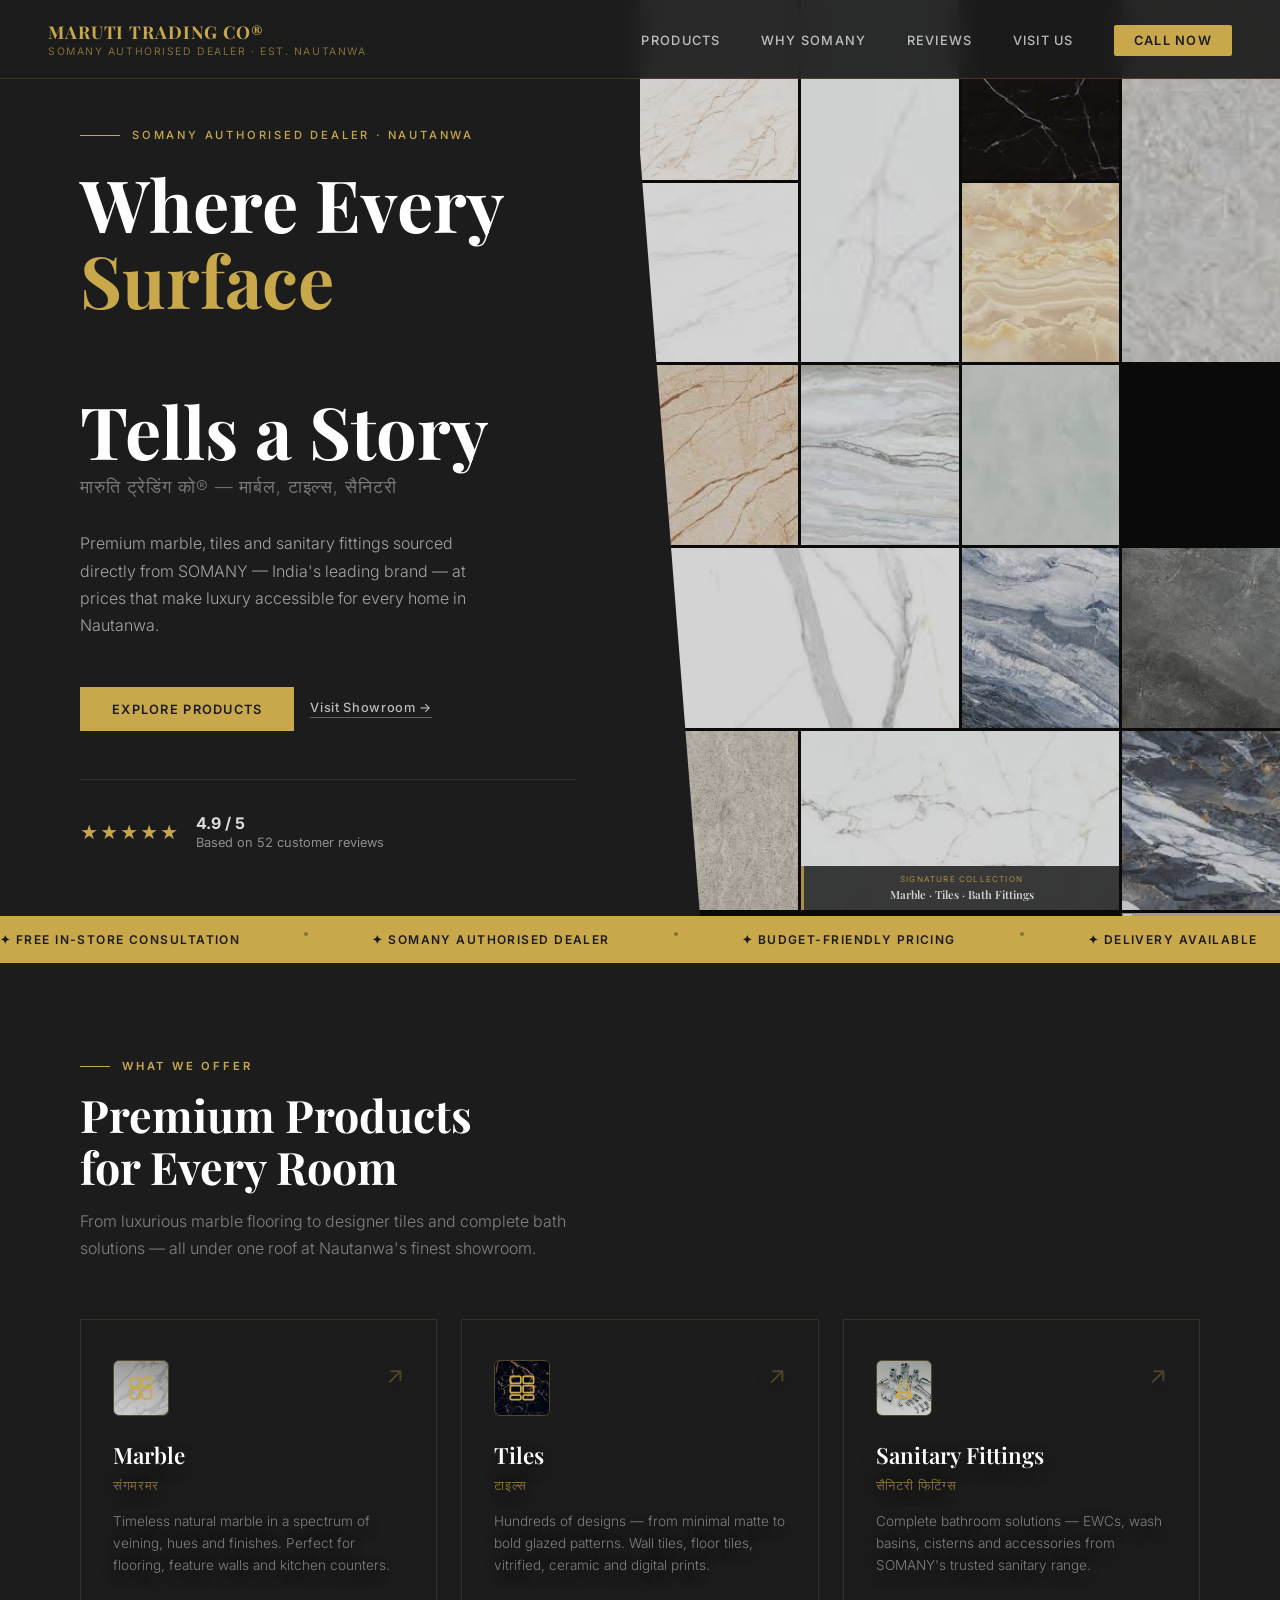
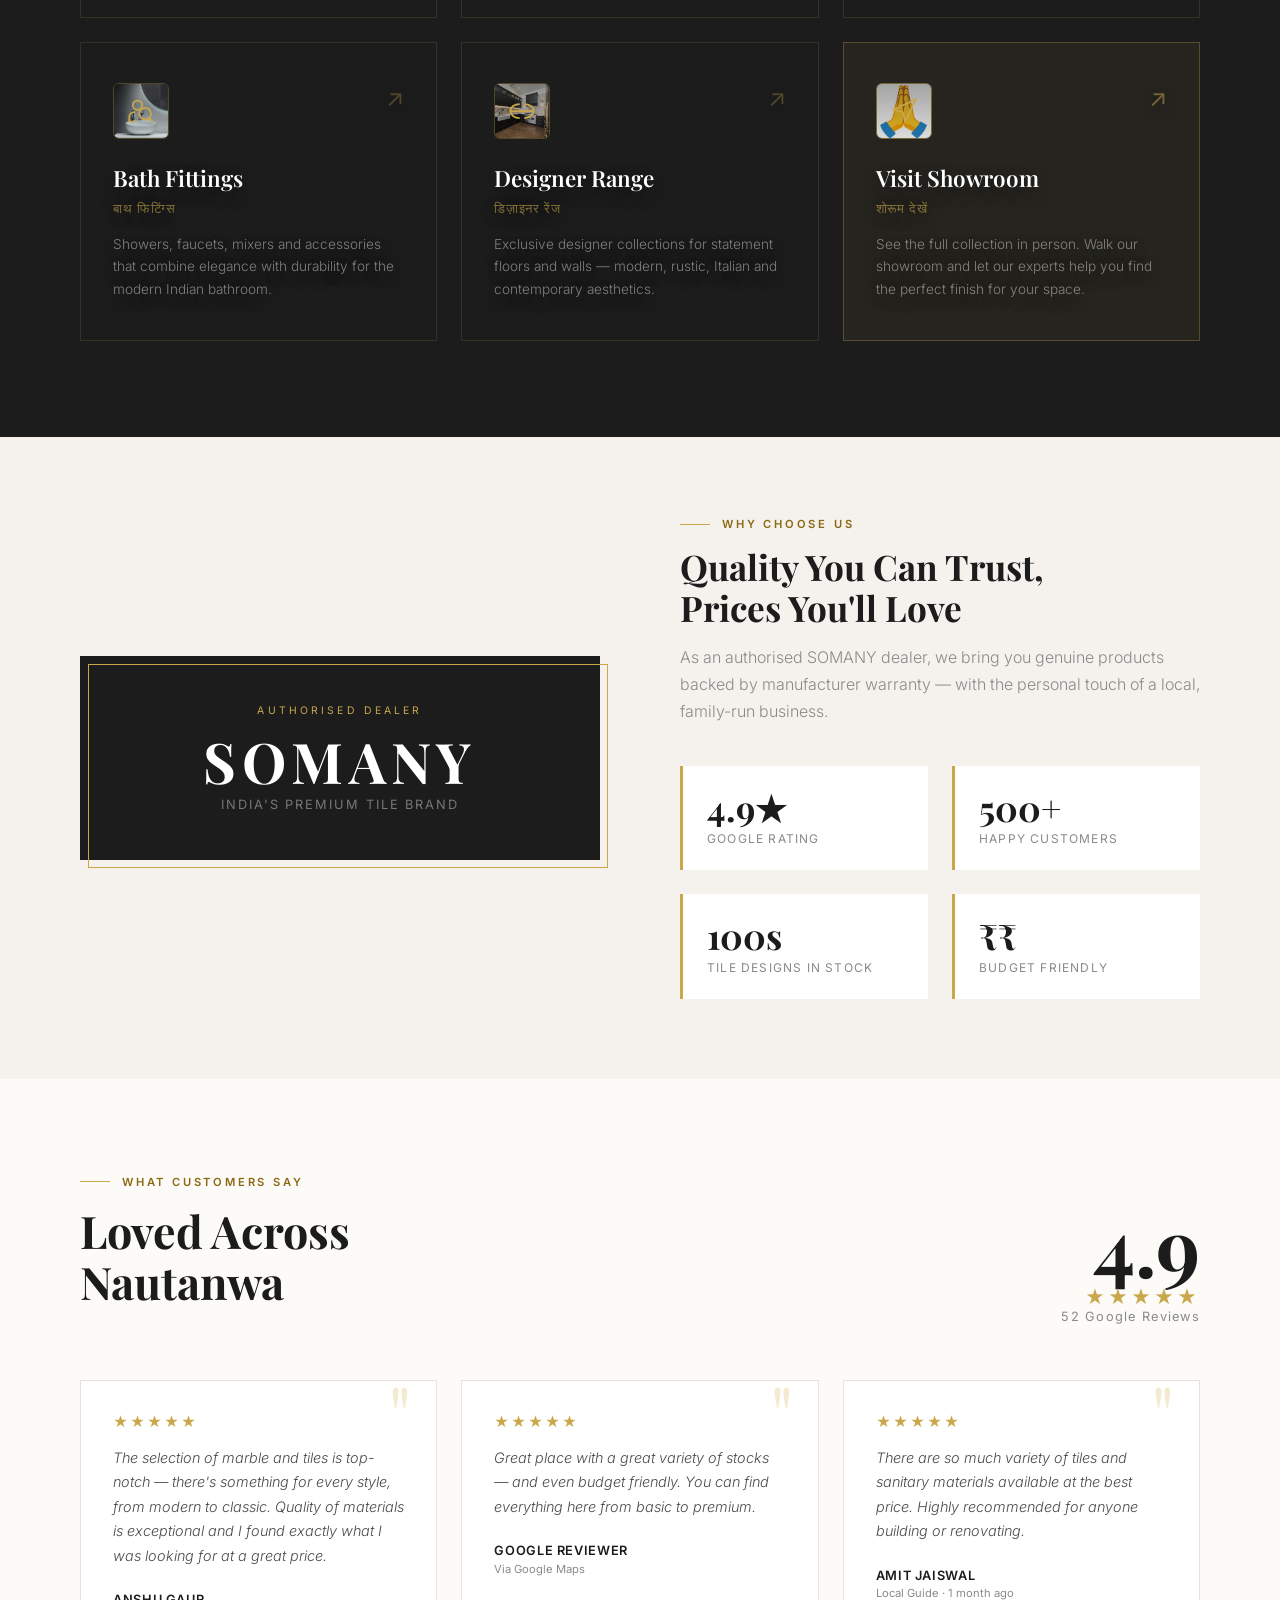
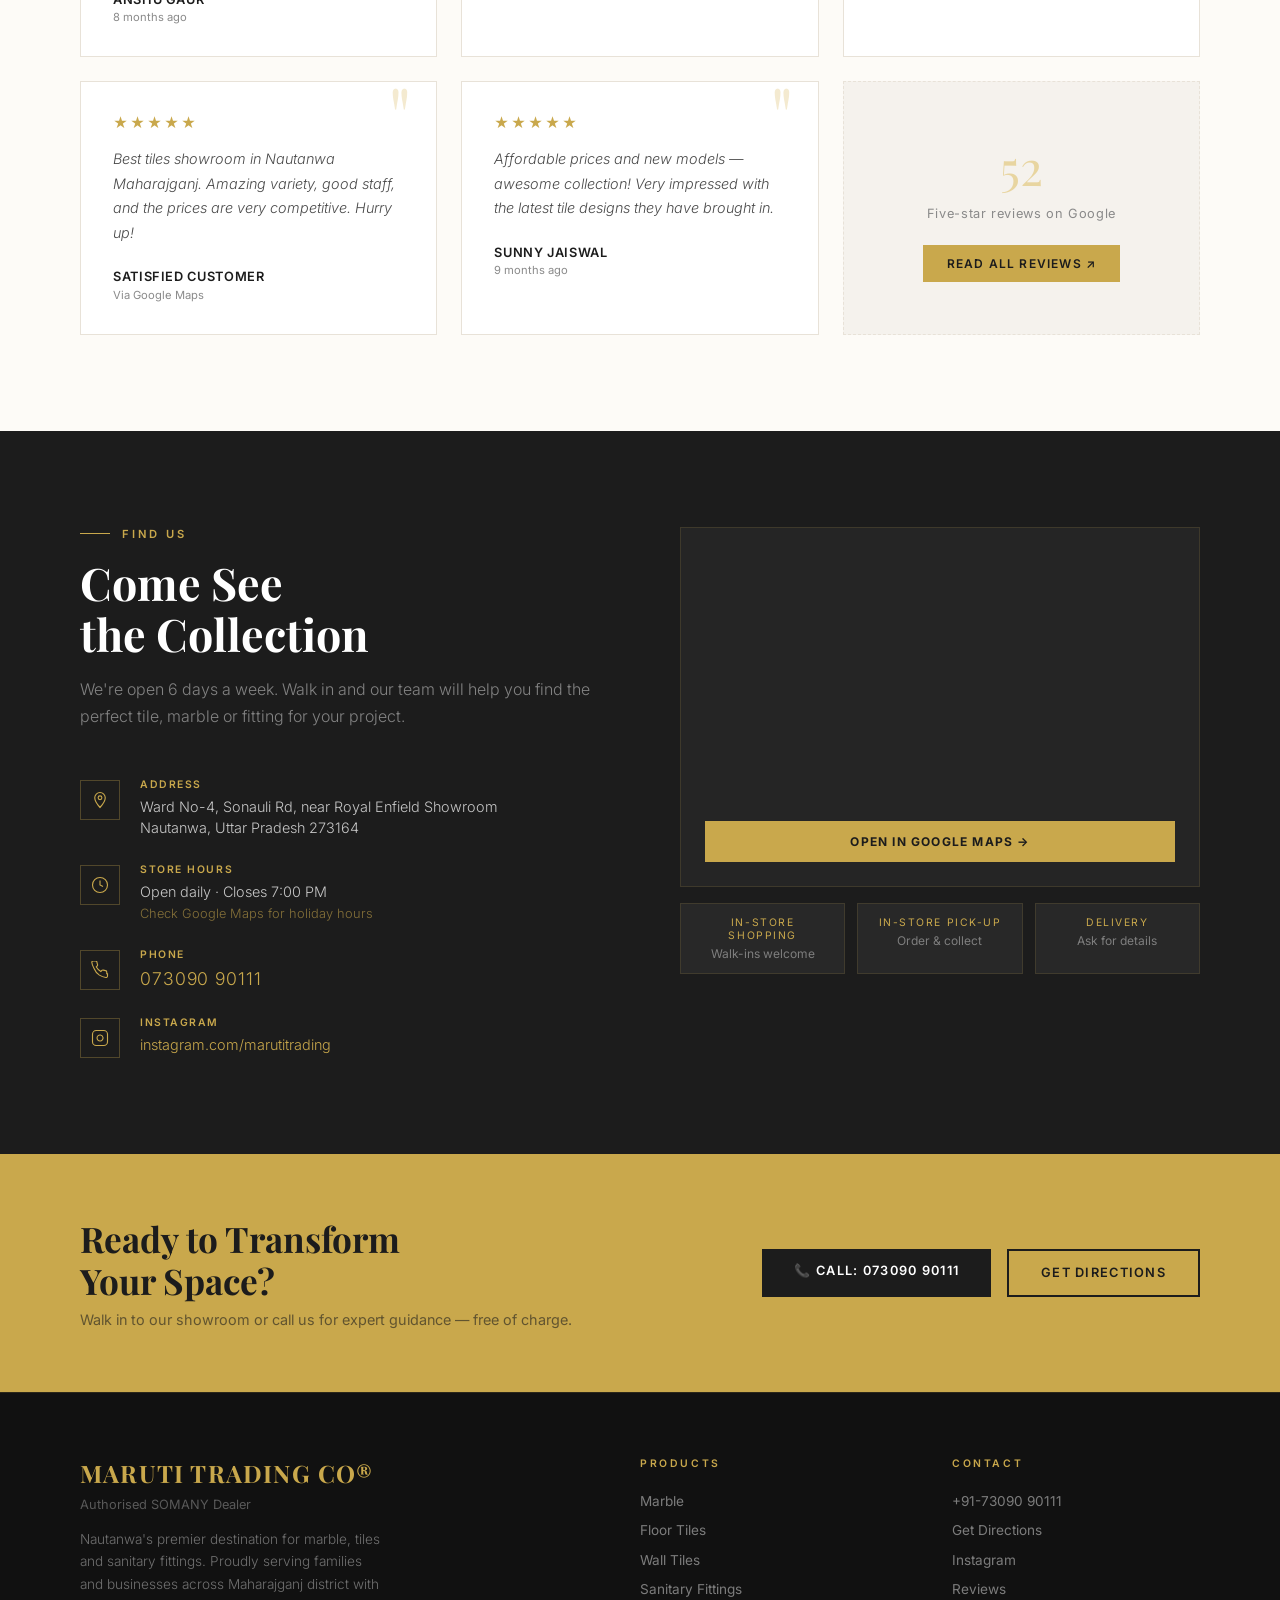
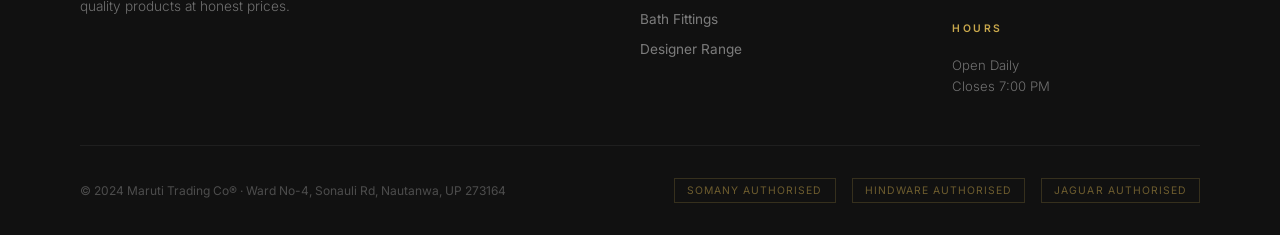
==== index.html @ 5075cfb1 "Initial commit" ====
<!DOCTYPE html>
<html lang="en">

<head>
  <meta charset="UTF-8">
  <meta name="viewport" content="width=device-width, initial-scale=1.0">
  <title>Maruti Trading Co® – SOMANY Marble, Tiles & Sanitary Fittings</title>
  <link rel="preconnect" href="https://fonts.googleapis.com">
  <link rel="preconnect" href="https://fonts.gstatic.com" crossorigin>
  <link
    href="https://fonts.googleapis.com/css2?family=Playfair+Display:wght@400;600;700&family=Inter:wght@300;400;500;600&display=swap"
    rel="stylesheet">
  <link rel="stylesheet" href="css/style.css">
</head>

<body>

  <!-- NAV -->
  <nav>
    <div class="nav-brand">
      <span class="nav-brand-name">Maruti Trading Co®</span>
      <span class="nav-brand-sub">SOMANY Authorised Dealer · Est. Nautanwa</span>
    </div>
    <ul class="nav-links">
      <li><a href="#categories">Products</a></li>
      <li><a href="#brand">Why SOMANY</a></li>
      <li><a href="#reviews">Reviews</a></li>
      <li><a href="#visit">Visit Us</a></li>
      <li><a href="tel:07309090111" class="nav-cta">Call Now</a></li>
    </ul>
  </nav>

  <!-- HERO -->
  <section class="hero" style="padding: 0;">
    <div class="hero-content reveal-stagger">
      <div class="hero-eyebrow">
        <div class="hero-eyebrow-line"></div>
        <span class="hero-eyebrow-text">SOMANY Authorised Dealer · Nautanwa</span>
      </div>
      <h1 class="hero-title">
        Where Every<br>
        <span class="hero-title-accent">Surface</span><br>
        Tells a Story
      </h1>
      <p class="hero-hindi">मारुति ट्रेडिंग को® — मार्बल, टाइल्स, सैनिटरी</p>
      <p class="hero-desc">
        Premium marble, tiles and sanitary fittings sourced directly from SOMANY —
        India's leading brand — at prices that make luxury accessible for every home in Nautanwa.
      </p>
      <div class="hero-actions">
        <a href="#categories" class="btn-primary">Explore Products</a>
        <a href="#visit" class="btn-ghost">Visit Showroom →</a>
      </div>
      <div class="hero-rating">
        <div>
          <div class="hero-stars">★★★★★</div>
        </div>
        <div class="hero-rating-text">
          <strong>4.9 / 5</strong><br>
          Based on 52 customer reviews
        </div>
      </div>
    </div>
    <div class="hero-visual reveal-fade">
      <div class="tile-grid">
        <div class="tile-cell"><img src="img/tiles/tile1.jpg" alt="Tile 1"></div>
        <div class="tile-cell"><img src="img/tiles/tile2.jpg" alt="Tile 2"></div>
        <div class="tile-cell"><img src="img/tiles/tile3.jpg" alt="Tile 3"></div>
        <div class="tile-cell"><img src="img/tiles/tile4.jpg" alt="Tile 4"></div>
        <div class="tile-cell"><img src="img/tiles/tile5.jpg" alt="Tile 5"></div>
        <div class="tile-cell"><img src="img/tiles/tile6.jpg" alt="Tile 6"></div>
        <div class="tile-cell"><img src="img/tiles/tile7.jpg" alt="Tile 7"></div>
        <div class="tile-cell"><img src="img/tiles/tile8.jpg" alt="Tile 8"></div>
        <div class="tile-cell"><img src="img/tiles/tile9.jpg" alt="Tile 9"></div>
        <div class="tile-cell"><img src="img/tiles/tile10.jpg" alt="Tile 10"></div>
        <div class="tile-cell"><img src="img/tiles/tile11.jpg" alt="Tile 11"></div>
        <div class="tile-cell"><img src="img/tiles/tile12.jpg" alt="Tile 12"></div>
        <div class="tile-cell"><img src="img/tiles/tile13.jpg" alt="Tile 13"></div>
        <div class="tile-cell" style="position:relative;"><img src="img/tiles/tile14.jpg" alt="Tile 14"><div class="hero-visual-overlay"><div class="overlay-label">Signature Collection</div><div class="overlay-text">Marble · Tiles · Bath Fittings</div></div></div>
        <div class="tile-cell"><img src="img/tiles/tile15.jpg" alt="Tile 15"></div>
        <div class="tile-cell"><img src="img/tiles/tile16.jpg" alt="Tile 16"></div>
        <div class="tile-cell"><img src="img/tiles/tile17.jpg" alt="Tile 17"></div>
        <div class="tile-cell"><img src="img/tiles/tile18.jpg" alt="Tile 18"></div>
        <div class="tile-cell"><img src="img/tiles/tile19.jpg" alt="Tile 19"></div>
        <div class="tile-cell"><img src="img/tiles/tile20.jpg" alt="Tile 20"></div>
        <div class="tile-cell"><img src="img/tiles/tile21.jpg" alt="Tile 21"></div>
      </div>

    </div>
  </section>

  <!-- TRUST STRIP -->
  <div class="trust-strip">
    <div class="trust-strip-inner">
      <div class="trust-item">✦ Free In-Store Consultation</div>
      <div class="trust-dot"></div>
      <div class="trust-item">✦ SOMANY Authorised Dealer</div>
      <div class="trust-dot"></div>
      <div class="trust-item">✦ Budget-Friendly Pricing</div>
      <div class="trust-dot"></div>
      <div class="trust-item">✦ Delivery Available</div>
      <div class="trust-dot"></div>
      <div class="trust-item">✦ Women-Owned Business</div>
      <div class="trust-dot"></div>
      <div class="trust-item">✦ LGBTQ+ Friendly</div>
      <div class="trust-dot"></div>
      <div class="trust-item">✦ 4.9★ Rating · 52 Reviews</div>
      <div class="trust-dot"></div>
      <!-- Duplicate for seamless loop -->
      <div class="trust-item">✦ Free In-Store Consultation</div>
      <div class="trust-dot"></div>
      <div class="trust-item">✦ SOMANY Authorised Dealer</div>
      <div class="trust-dot"></div>
      <div class="trust-item">✦ Budget-Friendly Pricing</div>
      <div class="trust-dot"></div>
      <div class="trust-item">✦ Delivery Available</div>
      <div class="trust-dot"></div>
      <div class="trust-item">✦ Women-Owned Business</div>
      <div class="trust-dot"></div>
      <div class="trust-item">✦ LGBTQ+ Friendly</div>
      <div class="trust-dot"></div>
      <div class="trust-item">✦ 4.9★ Rating · 52 Reviews</div>
      <div class="trust-dot"></div>
    </div>
  </div>

  <!-- CATEGORIES -->
  <section class="categories" id="categories">
    <div class="reveal">
      <div class="section-eyebrow">
        <div class="section-eyebrow-line"></div>
        <span class="section-eyebrow-text">What We Offer</span>
      </div>
      <h2 class="section-title" style="color: var(--white);">Premium Products<br>for Every Room</h2>
      <p class="section-subtitle" style="color: rgba(255,255,255,0.45);">From luxurious marble flooring to designer
        tiles and complete bath solutions — all under one roof at Nautanwa's finest showroom.</p>
    </div>

    <div class="cat-grid reveal-stagger">

      <a href="marbles.html" class="cat-card">
        <div class="cat-icon">
          <svg viewBox="0 0 24 24">
            <rect x="3" y="3" width="8" height="8" rx="1" />
            <rect x="13" y="3" width="8" height="8" rx="1" />
            <rect x="3" y="13" width="8" height="8" rx="1" />
            <rect x="13" y="13" width="8" height="8" rx="1" />
          </svg>
          <img src="img/marbles/statuario.png" alt="Marble sample" class="cat-img">
        </div>
        <div class="cat-arrow">↗</div>
        <div class="cat-name">Marble</div>
        <div class="cat-hindi">संगमरमर</div>
        <p class="cat-desc">Timeless natural marble in a spectrum of veining, hues and finishes. Perfect for flooring,
          feature walls and kitchen counters.</p>
      </a>

      <a href="tiles.html" class="cat-card">
        <div class="cat-icon">
          <svg viewBox="0 0 24 24">
            <rect x="2" y="2" width="9" height="6" rx="1" />
            <rect x="13" y="2" width="9" height="6" rx="1" />
            <rect x="2" y="10" width="9" height="6" rx="1" />
            <rect x="13" y="10" width="9" height="6" rx="1" />
            <rect x="2" y="18" width="9" height="4" rx="1" />
            <rect x="13" y="18" width="9" height="4" rx="1" />
          </svg>
          <img src="img/tiles/tile preview img.jpg" alt="Tile sample" class="cat-img">
        </div>
        <div class="cat-arrow">↗</div>
        <div class="cat-name">Tiles</div>
        <div class="cat-hindi">टाइल्स</div>
        <p class="cat-desc">Hundreds of designs — from minimal matte to bold glazed patterns. Wall tiles, floor tiles,
          vitrified, ceramic and digital prints.</p>
      </a>

      <a href="sanitary.html" class="cat-card">
        <div class="cat-icon">
          <svg viewBox="0 0 24 24">
            <path
              d="M4 20h16M8 20V10a2 2 0 0 1 2-2h4a2 2 0 0 1 2 2v10M10 6V4m4 2V4M6 20v-2a2 2 0 0 1 2-2h8a2 2 0 0 1 2 2v2" />
          </svg>
          <img src="img/sanitary/sanitary.jpg" alt="Tile sample" class="cat-img">
        </div>
        <div class="cat-arrow">↗</div>
        <div class="cat-name">Sanitary Fittings</div>
        <div class="cat-hindi">सैनिटरी फिटिंग्स</div>
        <p class="cat-desc">Complete bathroom solutions — EWCs, wash basins, cisterns and accessories from SOMANY's
          trusted sanitary range.</p>
      </a>

      <a href="bath.html" class="cat-card">
        <div class="cat-icon">
          <svg viewBox="0 0 24 24">
            <path d="M7 21H3a1 1 0 0 1-1-1v-3a4 4 0 0 1 4-4h1" />
            <circle cx="9" cy="7" r="4" />
            <path d="m22 21-3-3m0 0a5 5 0 1 0-7.07-7.07A5 5 0 0 0 19 18z" />
          </svg>
          <img src="img/bath/bath.jpg" alt="Tile sample" class="cat-img">
        </div>
        <div class="cat-arrow">↗</div>
        <div class="cat-name">Bath Fittings</div>
        <div class="cat-hindi">बाथ फिटिंग्स</div>
        <p class="cat-desc">Showers, faucets, mixers and accessories that combine elegance with durability for the
          modern Indian bathroom.</p>
      </a>

      <a href="designer.html" class="cat-card">
        <div class="cat-icon">
          <svg viewBox="0 0 24 24">
            <path
              d="M2 12h20M2 12c0-3.31 3.58-6 8-6M2 12c0 3.31 3.58 6 8 6m12-6c0-3.31-3.58-6-8-6m8 6c0 3.31-3.58 6-8 6" />
          </svg>
          <img src="img/designer/designer.jpg" alt="Tile sample" class="cat-img">
        </div>
        <div class="cat-arrow">↗</div>
        <div class="cat-name">Designer Range</div>
        <div class="cat-hindi">डिज़ाइनर रेंज</div>
        <p class="cat-desc">Exclusive designer collections for statement floors and walls — modern, rustic, Italian and
          contemporary aesthetics.</p>
      </a>

      <a href="#visit" class="cat-card" style="background: rgba(201,168,76,0.05); border-color: rgba(201,168,76,0.3);">
        <div class="cat-icon" style="border-color: rgba(201,168,76,0.5);">
          <svg viewBox="0 0 24 24">
            <path d="M3 11l19-9-9 19-2-8-8-2z" />
          </svg>
          <img src="img/showroom.png" alt="Tile sample" class="cat-img">
        </div>
        <div class="cat-arrow" style="color: rgba(201,168,76,0.5);">↗</div>
        <div class="cat-name">Visit Showroom</div>
        <div class="cat-hindi">शोरूम देखें</div>
        <p class="cat-desc">See the full collection in person. Walk our showroom and let our experts help you find the
          perfect finish for your space.</p>
      </a>

    </div>
  </section>

  <!-- SOMANY BRAND -->
  <div class="brand-section" id="brand">
    <div class="brand-badge reveal-left">
      <div class="brand-badge-label">Authorised Dealer</div>
      <div class="brand-badge-name">SOMANY</div>
      <div class="brand-badge-tagline">India's Premium Tile Brand</div>
    </div>
    <div class="brand-content reveal-right">
      <div class="section-eyebrow">
        <div class="section-eyebrow-line"></div>
        <span class="section-eyebrow-text">Why Choose Us</span>
      </div>
      <h2 class="section-title">Quality You Can Trust,<br>Prices You'll Love</h2>
      <p class="section-subtitle">As an authorised SOMANY dealer, we bring you genuine products backed by manufacturer
        warranty — with the personal touch of a local, family-run business.</p>

      <div class="brand-stats reveal-stagger">
        <div class="brand-stat">
          <div class="brand-stat-num">4.9★</div>
          <div class="brand-stat-label">Google Rating</div>
        </div>
        <div class="brand-stat">
          <div class="brand-stat-num">500+</div>
          <div class="brand-stat-label">Happy Customers</div>
        </div>
        <div class="brand-stat">
          <div class="brand-stat-num">100s</div>
          <div class="brand-stat-label">Tile Designs in Stock</div>
        </div>
        <div class="brand-stat">
          <div class="brand-stat-num">₹₹</div>
          <div class="brand-stat-label">Budget Friendly</div>
        </div>
      </div>
    </div>
  </div>

  <!-- REVIEWS -->
  <section class="reviews" id="reviews">
    <div class="reviews-header reveal">
      <div>
        <div class="section-eyebrow">
          <div class="section-eyebrow-line"></div>
          <span class="section-eyebrow-text">What Customers Say</span>
        </div>
        <h2 class="section-title">Loved Across<br>Nautanwa</h2>
      </div>
      <div class="review-score">
        <div class="review-score-num">4.9</div>
        <div class="review-score-stars">★★★★★</div>
        <div class="review-score-total">52 Google Reviews</div>
      </div>
    </div>

    <div class="review-grid reveal-stagger">

      <div class="review-card">
        <div class="review-quote-mark">"</div>
        <div class="review-stars">★★★★★</div>
        <p class="review-text">The selection of marble and tiles is top-notch — there's something for every style, from
          modern to classic. Quality of materials is exceptional and I found exactly what I was looking for at a great
          price.</p>
        <div class="review-author">Anshu Gaur</div>
        <div class="review-date">8 months ago</div>
      </div>

      <div class="review-card">
        <div class="review-quote-mark">"</div>
        <div class="review-stars">★★★★★</div>
        <p class="review-text">Great place with a great variety of stocks — and even budget friendly. You can find
          everything here from basic to premium.</p>
        <div class="review-author">Google Reviewer</div>
        <div class="review-date">Via Google Maps</div>
      </div>


      <div class="review-card">
        <div class="review-quote-mark">"</div>
        <div class="review-stars">★★★★★</div>
        <p class="review-text">There are so much variety of tiles and sanitary materials available at the best price.
          Highly recommended for anyone building or renovating.</p>
        <div class="review-author">Amit Jaiswal</div>
        <div class="review-date">Local Guide · 1 month ago</div>
      </div>

      <div class="review-card">
        <div class="review-quote-mark">"</div>
        <div class="review-stars">★★★★★</div>
        <p class="review-text">Best tiles showroom in Nautanwa Maharajganj. Amazing variety, good staff, and the prices
          are very competitive. Hurry up!</p>
        <div class="review-author">Satisfied Customer</div>
        <div class="review-date">Via Google Maps</div>
      </div>

      <div class="review-card">
        <div class="review-quote-mark">"</div>
        <div class="review-stars">★★★★★</div>
        <p class="review-text">Affordable prices and new models — awesome collection! Very impressed with the latest
          tile designs they have brought in.</p>
        <div class="review-author">Sunny Jaiswal</div>
        <div class="review-date">9 months ago</div>
      </div>

      <div class="review-card"
        style="display: flex; flex-direction: column; align-items: center; justify-content: center; text-align: center; border-style: dashed; background: var(--stone);">
        <div
          style="font-family: 'Playfair Display', serif; font-size: 3rem; color: var(--gold-light); margin-bottom: 0.5rem;">
          52</div>
        <div style="font-size: 0.8rem; color: var(--muted); margin-bottom: 1.5rem; letter-spacing: 0.05em;">Five-star
          reviews on Google</div>
        <a href="https://maps.app.goo.gl/9uUVVhiGHgz1ZPfXA" target="_blank" class="btn-primary"
          style="font-size: 0.75rem; padding: 0.7rem 1.5rem;">Read All Reviews ↗</a>
      </div>

    </div>
  </section>

  <!-- VISIT -->
  <section class="visit" id="visit" style="padding: 6rem 5rem;">
    <div class="reveal-left">
      <div class="section-eyebrow">
        <div class="section-eyebrow-line"></div>
        <span class="section-eyebrow-text">Find Us</span>
      </div>
      <h2 class="section-title" style="color: var(--white);">Come See<br>the Collection</h2>
      <p class="section-subtitle" style="color: rgba(255,255,255,0.45); margin-bottom: 3rem;">We're open 6 days a week.
        Walk in and our team will help you find the perfect tile, marble or fitting for your project.</p>

      <div class="visit-info">
        <div class="visit-row">
          <div class="visit-icon">
            <svg viewBox="0 0 24 24">
              <path
                d="M12 2C8.13 2 5 5.13 5 9c0 5.25 7 13 7 13s7-7.75 7-13c0-3.87-3.13-7-7-7zm0 9.5c-1.38 0-2.5-1.12-2.5-2.5S10.62 6.5 12 6.5s2.5 1.12 2.5 2.5S13.38 11.5 12 11.5z" />
            </svg>
          </div>
          <div>
            <div class="visit-label">Address</div>
            <div class="visit-value">Ward No-4, Sonauli Rd, near Royal Enfield Showroom<br>Nautanwa, Uttar Pradesh
              273164</div>
          </div>
        </div>

        <div class="visit-row">
          <div class="visit-icon">
            <svg viewBox="0 0 24 24">
              <circle cx="12" cy="12" r="10" />
              <polyline points="12 6 12 12 16 14" />
            </svg>
          </div>
          <div>
            <div class="visit-label">Store Hours</div>
            <div class="visit-value">Open daily · Closes 7:00 PM<br><span
                style="color: rgba(201,168,76,0.6); font-size: 0.8rem;">Check Google Maps for holiday hours</span></div>
          </div>
        </div>

        <div class="visit-row">
          <div class="visit-icon">
            <svg viewBox="0 0 24 24">
              <path
                d="M22 16.92v3a2 2 0 0 1-2.18 2 19.79 19.79 0 0 1-8.63-3.07A19.5 19.5 0 0 1 4.07 10 19.79 19.79 0 0 1 1 1.4 2 2 0 0 1 2.96 0h3a2 2 0 0 1 2 1.72c.127.96.361 1.903.7 2.81a2 2 0 0 1-.45 2.11L7.09 7.91a16 16 0 0 0 6 6l1.27-1.27a2 2 0 0 1 2.11-.45c.907.339 1.85.573 2.81.7A2 2 0 0 1 21 14.96v1.96z" />
            </svg>
          </div>
          <div>
            <div class="visit-label">Phone</div>
            <div class="visit-value"><a href="tel:07309090111"
                style="color: var(--gold); text-decoration: none; font-size: 1.1rem; letter-spacing: 0.05em;">073090
                90111</a></div>
          </div>
        </div>

        <div class="visit-row">
          <div class="visit-icon">
            <svg viewBox="0 0 24 24">
              <rect x="2" y="2" width="20" height="20" rx="5" ry="5" />
              <path d="M16 11.37A4 4 0 1 1 12.63 8 4 4 0 0 1 16 11.37z" />
              <line x1="17.5" y1="6.5" x2="17.51" y2="6.5" />
            </svg>
          </div>
          <div>
            <div class="visit-label">Instagram</div>
            <div class="visit-value"><a href="https://www.instagram.com/maruti_trading_nautanwa?igsh=dWMwd2FyaWJycmhs"
                target="_blank" style="color: var(--gold); text-decoration: none;">instagram.com/marutitrading</a></div>
          </div>
        </div>
      </div>
    </div>

    <div class="reveal-right">
      <div class="visit-map">
        <iframe
          src="https://www.google.com/maps/embed?pb=!1m18!1m12!1m3!1d3575.6!2d83.4190!3d27.4340!2m3!1f0!2f0!3f0!3m2!1i1024!2i768!4f13.1!3m3!1m2!1s0x0%3A0x0!2zMjfCsDI2JzAyLjQiTiA4M8KwMjUnMDguNCJF!5e0!3m2!1sen!2sin!4v1!5m2!1sen!2sin"
          allowfullscreen="" loading="lazy">
        </iframe>
        <a href="https://maps.app.goo.gl/9uUVVhiGHgz1ZPfXA" target="_blank" class="map-cta">
          Open in Google Maps →
        </a>
      </div>
      <div style="margin-top: 1rem; display: flex; gap: 0.75rem;">
        <div
          style="background: rgba(255,255,255,0.05); border: 1px solid rgba(201,168,76,0.15); padding: 0.75rem 1rem; flex: 1; text-align: center;">
          <div
            style="font-size: 0.65rem; letter-spacing: 0.15em; text-transform: uppercase; color: var(--gold); margin-bottom: 0.3rem;">
            In-Store Shopping</div>
          <div style="font-size: 0.75rem; color: rgba(255,255,255,0.4);">Walk-ins welcome</div>
        </div>
        <div
          style="background: rgba(255,255,255,0.05); border: 1px solid rgba(201,168,76,0.15); padding: 0.75rem 1rem; flex: 1; text-align: center;">
          <div
            style="font-size: 0.65rem; letter-spacing: 0.15em; text-transform: uppercase; color: var(--gold); margin-bottom: 0.3rem;">
            In-Store Pick-up</div>
          <div style="font-size: 0.75rem; color: rgba(255,255,255,0.4);">Order & collect</div>
        </div>
        <div
          style="background: rgba(255,255,255,0.05); border: 1px solid rgba(201,168,76,0.15); padding: 0.75rem 1rem; flex: 1; text-align: center;">
          <div
            style="font-size: 0.65rem; letter-spacing: 0.15em; text-transform: uppercase; color: var(--gold); margin-bottom: 0.3rem;">
            Delivery</div>
          <div style="font-size: 0.75rem; color: rgba(255,255,255,0.4);">Ask for details</div>
        </div>
      </div>
    </div>
  </section>

  <!-- CTA STRIP -->
  <div class="cta-strip reveal">
    <div>
      <div class="cta-strip-title">Ready to Transform<br>Your Space?</div>
      <div class="cta-strip-sub">Walk in to our showroom or call us for expert guidance — free of charge.</div>
    </div>
    <div class="cta-strip-actions">
      <a href="tel:07309090111" class="btn-dark">📞 Call: 073090 90111</a>
      <a href="https://maps.app.goo.gl/9uUVVhiGHgz1ZPfXA" target="_blank" class="btn-outline-dark">Get Directions</a>
    </div>
  </div>

  <!-- FOOTER -->
  <footer>
    <div class="footer-top">
      <div>
        <div class="footer-brand-name">Maruti Trading Co®</div>
        <div class="footer-brand-auth">Authorised SOMANY Dealer</div>
        <p class="footer-desc">Nautanwa's premier destination for marble, tiles and sanitary fittings. Proudly serving
          families and businesses across Maharajganj district with quality products at honest prices.</p>
      </div>
      <div>
        <div class="footer-col-title">Products</div>
        <ul class="footer-links">
          <li><a href="#categories">Marble</a></li>
          <li><a href="#categories">Floor Tiles</a></li>
          <li><a href="#categories">Wall Tiles</a></li>
          <li><a href="#categories">Sanitary Fittings</a></li>
          <li><a href="#categories">Bath Fittings</a></li>
          <li><a href="#categories">Designer Range</a></li>
        </ul>
      </div>
      <div>
        <div class="footer-col-title">Contact</div>
        <ul class="footer-links">
          <li><a href="tel:07309090111">+91-73090 90111</a></li>
          <li><a href="https://maps.app.goo.gl/9uUVVhiGHgz1ZPfXA" target="_blank">Get Directions</a></li>
          <li><a href="https://instagram.com" target="_blank">Instagram</a></li>
          <li><a href="#reviews">Reviews</a></li>
        </ul>
        <div style="margin-top: 1.5rem;">
          <div class="footer-col-title">Hours</div>
          <div style="font-size: 0.82rem; color: rgba(255,255,255,0.4); font-weight: 300; line-height: 1.6;">Open
            Daily<br>Closes 7:00 PM</div>
        </div>
      </div>
    </div>
    <div class="footer-bottom">
      <div class="footer-copy">© 2024 Maruti Trading Co® · Ward No-4, Sonauli Rd, Nautanwa, UP 273164</div>
      <div class="footer-badges">
        <span class="footer-badge">SOMANY Authorised</span>
        <span class="footer-badge">HINDWARE Authorised</span>
        <span class="footer-badge">JAGUAR Authorised</span>
      </div>
    </div>
  </footer>

  <!-- Custom Cursor Elements -->
  <div id="custom-cursor-dot"></div>
  <div id="custom-cursor-ring"></div>

  <script defer src="js/main.js"></script>
</body>

</html>
---- css/style.css ----
*, *::before, *::after { box-sizing: border-box; margin: 0; padding: 0; }

  :root {
    --gold: #C9A84C;
    --gold-light: #E8D5A0;
    --gold-dark: #8B6914;
    --stone: #F5F2ED;
    --stone-dark: #E8E2D8;
    --charcoal: #1C1C1C;
    --slate: #4A4A4A;
    --muted: #8A8A8A;
    --white: #FFFFFF;
    --cream: #FDFBF7;
    --terracotta: #B85C38;
    --navy: #1B2A4A;
  }

  html { scroll-behavior: smooth; }

  body {
    font-family: 'Inter', sans-serif;
    background: var(--cream);
    color: var(--charcoal);
    overflow-x: hidden;
  }

  /* ─── NAV ─── */
  nav {
    position: fixed;
    top: 0; left: 0; right: 0;
    z-index: 100;
    display: flex;
    align-items: center;
    justify-content: space-between;
    padding: 1.25rem 3rem;
    background: rgba(28,28,28,0.92);
    backdrop-filter: blur(12px);
    border-bottom: 1px solid rgba(201,168,76,0.2);
    transition: padding 0.3s cubic-bezier(0.16, 1, 0.3, 1), background-color 0.3s ease, border-bottom-color 0.3s ease, box-shadow 0.3s ease;
  }

  nav.scrolled {
    padding: 0.85rem 3rem;
    background: rgba(20, 20, 20, 0.96);
    border-bottom-color: rgba(201, 168, 76, 0.4);
    box-shadow: 0 10px 30px rgba(0, 0, 0, 0.3);
  }

  .nav-brand {
    display: flex;
    flex-direction: column;
    gap: 2px;
  }

  .nav-brand-name {
    font-family: 'Playfair Display', serif;
    font-size: 1.1rem;
    font-weight: 700;
    color: var(--gold);
    letter-spacing: 0.05em;
    text-transform: uppercase;
  }

  .nav-brand-sub {
    font-size: 0.65rem;
    color: rgba(201,168,76,0.6);
    letter-spacing: 0.15em;
    text-transform: uppercase;
  }

  .nav-links {
    display: flex;
    gap: 2.5rem;
    list-style: none;
  }

  .nav-links a {
    text-decoration: none;
    font-size: 0.8rem;
    font-weight: 500;
    letter-spacing: 0.1em;
    text-transform: uppercase;
    color: rgba(255,255,255,0.7);
    transition: color 0.2s;
  }

  .nav-links a:hover { color: var(--gold); }

  .nav-cta {
    background: var(--gold);
    color: var(--charcoal) !important;
    padding: 0.5rem 1.25rem;
    border-radius: 2px;
    font-weight: 600 !important;
    transition: background 0.2s !important;
  }

  .nav-cta:hover { background: var(--gold-light) !important; color: var(--charcoal) !important; }

  /* ─── HERO ─── */
  .hero {
    min-height: 100vh;
    display: grid;
    grid-template-columns: 1fr 1fr;
    position: relative;
    overflow: hidden;
  }

  .hero-content {
    display: flex;
    flex-direction: column;
    justify-content: center;
    padding: 8rem 4rem 4rem 5rem;
    background: var(--charcoal);
    position: relative;
    z-index: 1;
  }

  .hero-content::after {
    content: '';
    position: absolute;
    top: 0; right: -60px;
    width: 120px;
    height: 100%;
    background: var(--charcoal);
    clip-path: polygon(0 0, 40% 0, 100% 100%, 0 100%);
    z-index: 2;
  }

  .hero-eyebrow {
    display: flex;
    align-items: center;
    gap: 0.75rem;
    margin-bottom: 1.5rem;
  }

  .hero-eyebrow-line {
    width: 40px;
    height: 1px;
    background: var(--gold);
  }

  .hero-eyebrow-text {
    font-size: 0.7rem;
    letter-spacing: 0.25em;
    text-transform: uppercase;
    color: var(--gold);
    font-weight: 500;
  }

  .hero-title {
    font-family: 'Playfair Display', serif;
    font-size: 4.5rem;
    line-height: 1.05;
    font-weight: 700;
    color: var(--white);
    margin-bottom: 0.5rem;
  }

  .hero-title-accent {
    color: var(--gold);
    display: block;
  }

  .hero-hindi {
    font-size: 1.1rem;
    color: rgba(255,255,255,0.4);
    margin-bottom: 2rem;
    font-weight: 300;
    letter-spacing: 0.05em;
  }

  .hero-desc {
    font-size: 1rem;
    line-height: 1.7;
    color: rgba(255,255,255,0.6);
    max-width: 400px;
    margin-bottom: 3rem;
    font-weight: 300;
  }

  .hero-actions {
    display: flex;
    gap: 1rem;
    align-items: center;
  }

  .btn-primary {
    background: var(--gold);
    color: var(--charcoal);
    padding: 0.9rem 2rem;
    font-size: 0.8rem;
    font-weight: 600;
    letter-spacing: 0.1em;
    text-transform: uppercase;
    text-decoration: none;
    border: none;
    cursor: pointer;
    transition: background 0.2s, transform 0.15s;
    display: inline-block;
  }

  .btn-primary:hover { background: var(--gold-light); transform: translateY(-1px); }

  .btn-ghost {
    color: rgba(255,255,255,0.7);
    font-size: 0.8rem;
    font-weight: 500;
    letter-spacing: 0.05em;
    text-decoration: none;
    border-bottom: 1px solid rgba(255,255,255,0.3);
    padding-bottom: 2px;
    transition: color 0.2s, border-color 0.2s;
  }

  .btn-ghost:hover { color: var(--gold); border-color: var(--gold); }

  .hero-rating {
    margin-top: 3rem;
    display: flex;
    align-items: center;
    gap: 1rem;
    padding-top: 2rem;
    border-top: 1px solid rgba(255,255,255,0.08);
  }

  .hero-stars {
    color: var(--gold);
    font-size: 1.1rem;
    letter-spacing: 2px;
  }

  .hero-rating-text {
    font-size: 0.8rem;
    color: rgba(255,255,255,0.5);
    line-height: 1.4;
  }

  .hero-rating-text strong { color: rgba(255,255,255,0.85); font-size: 1rem; }

  /* Tile mosaic on right */
  .hero-visual {
    position: relative;
    overflow: hidden;
  }

  .tile-grid {
    display: grid;
    grid-template-columns: repeat(4, 1fr);
    grid-template-rows: repeat(5, 1fr);
    width: 100%;
    height: 100%;
    gap: 3px;
    background: #0a0a0a;
  }

  .tile-cell {
    transition: opacity 0.6s ease, transform 0.4s cubic-bezier(0.16, 1, 0.3, 1), filter 0.4s ease, box-shadow 0.4s ease;
    filter: brightness(0.85) contrast(0.95);
    position: relative;
    overflow: hidden;
  }

  .tile-cell img {
    position: absolute;
    top: 0; left: 0;
    width: 100%; height: 100%;
    object-fit: cover;
    object-position: center;
    display: block;
    transition: transform 0.6s cubic-bezier(0.16, 1, 0.3, 1);
  }

  .tile-cell:hover img {
    transform: scale(1.08);
  }

  .tile-cell:hover {
    transform: scale(1.08);
    filter: brightness(1.15) contrast(1.05);
    z-index: 3;
    box-shadow: 0 10px 25px rgba(0,0,0,0.5);
  }

  .tile-cell::before {
    content: '';
    position: absolute;
    top: -50%; left: -50%;
    width: 200%; height: 200%;
    background: linear-gradient(
      45deg,
      transparent 45%,
      rgba(255, 255, 255, 0.15) 50%,
      transparent 55%
    );
    transform: translate(-30%, -30%);
    transition: transform 0.8s cubic-bezier(0.16, 1, 0.3, 1);
    pointer-events: none;
  }

  .tile-cell:hover::before {
    transform: translate(30%, 30%);
  }

  .tile-cell:nth-child(1)  { background: #C8B89A; }
  .tile-cell:nth-child(2)  { background: #8B7355; grid-row: span 2; }
  .tile-cell:nth-child(3)  { background: #D4C4A8; }
  .tile-cell:nth-child(4)  { background: #5C4A3C; grid-row: span 2; }
  .tile-cell:nth-child(5)  { background: #A89070; }
  .tile-cell:nth-child(6)  { background: #E0D0B8; }
  .tile-cell:nth-child(7)  { background: #6B5A4A; }
  .tile-cell:nth-child(8)  { background: #BFB0A0; }
  .tile-cell:nth-child(9)  { background: #4A3830; }
  .tile-cell:nth-child(10) { background: #D8C8A8; grid-column: span 2; }
  .tile-cell:nth-child(11) { background: #98826A; }
  .tile-cell:nth-child(12) { background: #C0A880; }
  .tile-cell:nth-child(13) { background: #7A6455; }
  .tile-cell:nth-child(14) { background: #E8DCC8; grid-column: span 2; }
  .tile-cell:nth-child(15) { background: #B8A08A; }
  .tile-cell:nth-child(16) { background: #504038; }
  .tile-cell:nth-child(17) { background: #D0BC9C; }
  .tile-cell:nth-child(18) { background: #8A7060; }
  .tile-cell:nth-child(19) { background: #C8B49A; grid-row: span 2; }
  .tile-cell:nth-child(20) { background: #403028; }
  .tile-cell:nth-child(21) { background: #BCA890; }

  /* Overlay text on visual */
  .hero-visual-overlay {
    position: absolute;
    bottom: 0;
    left: 0;
    right: 0;
    background: rgba(28,28,28,0.85);
    backdrop-filter: blur(8px);
    padding: 0.5rem 0.75rem;
    border-left: 3px solid var(--gold);
    z-index: 2;
    text-align: center;
  }

  .overlay-label {
    font-size: 0.5rem;
    letter-spacing: 0.15em;
    text-transform: uppercase;
    color: var(--gold);
    margin-bottom: 0.2rem;
  }

  .overlay-text {
    font-family: 'Playfair Display', serif;
    font-size: 0.7rem;
    color: var(--white);
    font-weight: 600;
  }

  /* ─── STRIP ─── */
  .trust-strip {
    background: var(--gold);
    padding: 1rem 0;
    overflow: hidden;
  }

  .trust-strip-inner {
    display: flex;
    gap: 4rem;
    animation: marquee 20s linear infinite;
    width: max-content;
  }

  @keyframes marquee {
    0% { transform: translateX(0); }
    100% { transform: translateX(-50%); }
  }

  .trust-item {
    display: flex;
    align-items: center;
    gap: 0.5rem;
    white-space: nowrap;
    font-size: 0.75rem;
    font-weight: 600;
    letter-spacing: 0.12em;
    text-transform: uppercase;
    color: var(--charcoal);
  }

  .trust-dot {
    width: 4px;
    height: 4px;
    border-radius: 50%;
    background: var(--charcoal);
    opacity: 0.4;
  }

  /* ─── SECTIONS ─── */
  section { padding: 6rem 5rem; }

  .section-eyebrow {
    display: flex;
    align-items: center;
    gap: 0.75rem;
    margin-bottom: 1rem;
  }

  .section-eyebrow-line {
    width: 30px;
    height: 1px;
    background: var(--gold);
  }

  .section-eyebrow-text {
    font-size: 0.7rem;
    letter-spacing: 0.25em;
    text-transform: uppercase;
    color: var(--gold-dark);
    font-weight: 600;
  }

  .section-title {
    font-family: 'Playfair Display', serif;
    font-size: 2.8rem;
    font-weight: 700;
    line-height: 1.15;
    color: var(--charcoal);
    margin-bottom: 1rem;
  }

  .section-subtitle {
    font-size: 1rem;
    color: var(--muted);
    line-height: 1.7;
    max-width: 520px;
    font-weight: 300;
  }

  /* ─── CATEGORIES ─── */
  .categories {
    background: var(--charcoal);
    padding: 6rem 5rem;
  }

  .categories .section-title { color: var(--white); }
  .categories .section-subtitle { color: #c397077f; }
  .categories .section-eyebrow-text { color: var(--gold); }
  .categories .section-eyebrow-line { background: var(--gold); }

  .cat-grid {
    display: grid;
    grid-template-columns: repeat(3, 1fr);
    gap: 1.5rem;
    margin-top: 3.5rem;
    perspective: 1000px;
  }

  .cat-card {
    display: block;
    text-decoration: none;
    padding: 2.5rem 2rem;
    border: 1px solid rgba(201,168,76,0.15);
    transition: border-color 0.25s, background 0.25s, transform 0.1s ease-out;
    cursor: pointer;
    position: relative;
    overflow: hidden;
    transform-style: preserve-3d;
  }

  .cat-card::before {
    content: '';
    position: absolute;
    bottom: 0; left: 0;
    width: 0;
    height: 2px;
    background: var(--gold);
    transition: width 0.3s ease;
    z-index: 3;
  }

  .cat-card:hover { 
    border-color: rgba(201,168,76,0.5); 
    background: rgba(255,255,255,0.04); 
  }
  
  .cat-card:hover::before { width: 100%; }

  .cat-card::after {
    content: '';
    position: absolute;
    top: 0; left: 0; right: 0; bottom: 0;
    background: radial-gradient(
      400px circle at var(--mouse-x, 0px) var(--mouse-y, 0px),
      rgba(201, 168, 76, 0.08),
      transparent 60%
    );
    opacity: 0;
    transition: opacity 0.3s ease;
    pointer-events: none;
    z-index: 1;
  }

  .cat-card:hover::after {
    opacity: 1;
  }

  .cat-card > * {
    position: relative;
    z-index: 2;
  }

  .cat-icon {
    width: 56px;
    height: 56px;
    border: 1px solid rgba(201,168,76,0.3);
    display: flex;
    align-items: center;
    justify-content: center;
    margin-bottom: 1.5rem;
    position: relative;
    overflow: hidden;
    border-radius: 6px;
  }

  .cat-icon svg { width: 28px; height: 28px; stroke: var(--gold); fill: none; stroke-width: 1.5; position: relative; z-index: 2; }

  /* Image inside category icon: fit and sit behind text */
  .cat-icon img.cat-img {
    position: absolute;
    top: 0;
    left: 0;
    width: 100%;
    height: 100%;
    object-fit: cover;
    display: block;
    z-index: 0;
  }

  /* Subtle dark overlay so text remains readable over images */
  .cat-icon::after {
    content: '';
    position: absolute;
    inset: 0;
    background: linear-gradient(180deg, rgba(0,0,0,0.36), rgba(0,0,0,0.14));
    z-index: 1;
    pointer-events: none;
  }

  .cat-name {
    font-family: 'Playfair Display', serif;
    font-size: 1.4rem;
    font-weight: 600;
    color: var(--white);
    margin-bottom: 0.5rem;
  }

  .cat-hindi {
    font-size: 0.8rem;
    color: rgba(201,168,76,0.6);
    margin-bottom: 1rem;
    letter-spacing: 0.05em;
  }

  .cat-desc {
    font-size: 0.85rem;
    line-height: 1.65;
    color: rgba(255,255,255,0.45);
    font-weight: 300;
  }

  /* Improve contrast of card text when an image is present */
  .cat-name,
  .cat-hindi,
  .cat-desc,
  .cat-arrow {
    text-shadow: 0 6px 18px rgba(0,0,0,0.45);
  }

  .cat-arrow {
    position: absolute;
    top: 2.5rem;
    right: 2rem;
    color: rgba(201,168,76,0.3);
    font-size: 1.5rem;
    transition: color 0.25s, transform 0.25s;
  }

  .cat-card:hover .cat-arrow { color: var(--gold); transform: translate(3px, -3px); }

  /* ─── SOMANY BADGE ─── */
  .brand-section {
    background: var(--stone);
    padding: 5rem;
    display: grid;
    grid-template-columns: 1fr 1fr;
    gap: 5rem;
    align-items: center;
  }

  .brand-badge {
    background: var(--charcoal);
    padding: 3rem;
    text-align: center;
    position: relative;
  }

  .brand-badge::after {
    content: '';
    position: absolute;
    top: 8px; left: 8px; right: -8px; bottom: -8px;
    border: 1px solid var(--gold);
    pointer-events: none;
  }

  .brand-badge-label {
    font-size: 0.65rem;
    letter-spacing: 0.3em;
    text-transform: uppercase;
    color: var(--gold);
    margin-bottom: 1rem;
  }

  .brand-badge-name {
    font-family: 'Playfair Display', serif;
    font-size: 3.5rem;
    font-weight: 700;
    color: var(--white);
    letter-spacing: 0.1em;
    line-height: 1;
    margin-bottom: 0.5rem;
  }

  .brand-badge-tagline {
    font-size: 0.8rem;
    color: rgba(255,255,255,0.4);
    letter-spacing: 0.15em;
    text-transform: uppercase;
  }

  .brand-content {}

  .brand-content .section-title { font-size: 2.2rem; }

  .brand-stats {
    display: grid;
    grid-template-columns: 1fr 1fr;
    gap: 1.5rem;
    margin-top: 2.5rem;
  }

  .brand-stat {
    padding: 1.5rem;
    background: var(--white);
    border-left: 3px solid var(--gold);
  }

  .brand-stat-num {
    font-family: 'Playfair Display', serif;
    font-size: 2.2rem;
    font-weight: 700;
    color: var(--charcoal);
    line-height: 1;
    margin-bottom: 0.4rem;
  }

  .brand-stat-label {
    font-size: 0.75rem;
    color: var(--muted);
    text-transform: uppercase;
    letter-spacing: 0.1em;
  }

  /* ─── REVIEWS ─── */
  .reviews {
    background: var(--cream);
    padding: 6rem 5rem;
  }

  .reviews-header {
    display: flex;
    justify-content: space-between;
    align-items: flex-end;
    margin-bottom: 3.5rem;
  }

  .review-score {
    text-align: right;
  }

  .review-score-num {
    font-family: 'Playfair Display', serif;
    font-size: 5rem;
    font-weight: 700;
    color: var(--charcoal);
    line-height: 1;
  }

  .review-score-stars {
    color: var(--gold);
    font-size: 1.2rem;
    letter-spacing: 3px;
  }

  .review-score-total {
    font-size: 0.8rem;
    color: var(--muted);
    letter-spacing: 0.1em;
  }

  .review-grid {
    display: grid;
    grid-template-columns: repeat(3, 1fr);
    gap: 1.5rem;
    perspective: 1000px;
  }

  .review-card {
    background: var(--white);
    padding: 2rem;
    border: 1px solid var(--stone-dark);
    position: relative;
    transition: border-color 0.25s, transform 0.1s ease-out, box-shadow 0.25s;
    transform-style: preserve-3d;
  }

  .review-card:hover {
    border-color: rgba(201, 168, 76, 0.3);
    box-shadow: 0 10px 30px rgba(0, 0, 0, 0.05);
  }

  .review-quote-mark {
    font-family: 'Playfair Display', serif;
    font-size: 5rem;
    color: var(--gold-light);
    line-height: 0;
    position: absolute;
    top: 2rem;
    right: 1.5rem;
    opacity: 0.5;
  }

  .review-stars {
    color: var(--gold);
    font-size: 0.9rem;
    letter-spacing: 2px;
    margin-bottom: 1rem;
  }

  .review-text {
    font-size: 0.9rem;
    line-height: 1.7;
    color: var(--slate);
    margin-bottom: 1.5rem;
    font-weight: 300;
    font-style: italic;
  }

  .review-author {
    font-size: 0.8rem;
    font-weight: 600;
    color: var(--charcoal);
    text-transform: uppercase;
    letter-spacing: 0.05em;
  }

  .review-date {
    font-size: 0.7rem;
    color: var(--muted);
    margin-top: 0.2rem;
  }

  /* ─── VISIT ─── */
  .visit {
    background: var(--charcoal);
    padding: 6rem 5rem;
    display: grid;
    grid-template-columns: 1fr 1fr;
    gap: 5rem;
    align-items: start;
  }

  .visit .section-title { color: var(--white); }
  .visit .section-subtitle { color: rgba(255,255,255,0.5); margin-bottom: 3rem; }
  .visit .section-eyebrow-text { color: var(--gold); }
  .visit .section-eyebrow-line { background: var(--gold); }

  .visit-info {
    display: flex;
    flex-direction: column;
    gap: 1.5rem;
    margin-top: 1rem;
  }

  .visit-row {
    display: flex;
    gap: 1.25rem;
    align-items: flex-start;
  }

  .visit-icon {
    width: 40px;
    height: 40px;
    flex-shrink: 0;
    border: 1px solid rgba(201,168,76,0.3);
    display: flex;
    align-items: center;
    justify-content: center;
    margin-top: 2px;
  }

  .visit-icon svg { width: 18px; height: 18px; stroke: var(--gold); fill: none; stroke-width: 1.5; }

  .visit-label {
    font-size: 0.65rem;
    letter-spacing: 0.15em;
    text-transform: uppercase;
    color: var(--gold);
    margin-bottom: 0.3rem;
    font-weight: 600;
  }

  .visit-value {
    font-size: 0.9rem;
    color: rgba(255,255,255,0.75);
    line-height: 1.5;
    font-weight: 300;
  }

  .visit-map {
    background: rgba(255,255,255,0.04);
    border: 1px solid rgba(201,168,76,0.15);
    height: 360px;
    position: relative;
    overflow: hidden;
  }

  .visit-map iframe {
    width: 100%;
    height: 100%;
    border: none;
    filter: grayscale(80%) invert(5%);
  }

  .map-cta {
    position: absolute;
    bottom: 1.5rem;
    left: 1.5rem;
    right: 1.5rem;
    background: var(--gold);
    padding: 0.8rem 1.5rem;
    text-align: center;
    text-decoration: none;
    font-size: 0.75rem;
    font-weight: 700;
    letter-spacing: 0.1em;
    text-transform: uppercase;
    color: var(--charcoal);
    display: block;
    transition: background 0.2s;
  }

  .map-cta:hover { background: var(--gold-light); }

  /* ─── CTA STRIP ─── */
  .cta-strip {
    background: var(--gold);
    padding: 4rem 5rem;
    display: flex;
    align-items: center;
    justify-content: space-between;
    gap: 3rem;
  }

  .cta-strip-title {
    font-family: 'Playfair Display', serif;
    font-size: 2.2rem;
    font-weight: 700;
    color: var(--charcoal);
    line-height: 1.2;
  }

  .cta-strip-sub {
    font-size: 0.9rem;
    color: rgba(28,28,28,0.6);
    margin-top: 0.5rem;
    font-weight: 400;
  }

  .cta-strip-actions {
    display: flex;
    gap: 1rem;
    flex-shrink: 0;
  }

  .btn-dark {
    background: var(--charcoal);
    color: var(--white);
    padding: 0.9rem 2rem;
    font-size: 0.8rem;
    font-weight: 600;
    letter-spacing: 0.1em;
    text-transform: uppercase;
    text-decoration: none;
    border: none;
    cursor: pointer;
    transition: background 0.2s;
    display: inline-block;
  }

  .btn-dark:hover { background: #333; }

  .btn-outline-dark {
    background: transparent;
    color: var(--charcoal);
    padding: 0.9rem 2rem;
    font-size: 0.8rem;
    font-weight: 600;
    letter-spacing: 0.1em;
    text-transform: uppercase;
    text-decoration: none;
    border: 2px solid var(--charcoal);
    cursor: pointer;
    transition: background 0.2s, color 0.2s;
    display: inline-block;
  }

  .btn-outline-dark:hover { background: var(--charcoal); color: var(--white); }

  /* ─── FOOTER ─── */
  footer {
    background: #111;
    padding: 4rem 5rem 2rem;
    border-top: 1px solid rgba(201,168,76,0.15);
  }

  .footer-top {
    display: grid;
    grid-template-columns: 2fr 1fr 1fr;
    gap: 4rem;
    margin-bottom: 3rem;
  }

  .footer-brand-name {
    font-family: 'Playfair Display', serif;
    font-size: 1.5rem;
    font-weight: 700;
    color: var(--gold);
    letter-spacing: 0.05em;
    text-transform: uppercase;
    margin-bottom: 0.5rem;
  }

  .footer-brand-auth {
    font-size: 0.8rem;
    color: rgba(255,255,255,0.3);
    margin-bottom: 1rem;
  }

  .footer-desc {
    font-size: 0.85rem;
    color: rgba(255,255,255,0.4);
    line-height: 1.65;
    font-weight: 300;
    max-width: 300px;
  }

  .footer-col-title {
    font-size: 0.65rem;
    letter-spacing: 0.25em;
    text-transform: uppercase;
    color: var(--gold);
    font-weight: 600;
    margin-bottom: 1.25rem;
  }

  .footer-links {
    list-style: none;
    display: flex;
    flex-direction: column;
    gap: 0.6rem;
  }

  .footer-links a {
    text-decoration: none;
    font-size: 0.85rem;
    color: rgba(255,255,255,0.45);
    transition: color 0.2s;
  }

  .footer-links a:hover { color: var(--gold); }

  .footer-bottom {
    border-top: 1px solid rgba(255,255,255,0.06);
    padding-top: 2rem;
    display: flex;
    align-items: center;
    justify-content: space-between;
  }

  .footer-copy {
    font-size: 0.75rem;
    color: rgba(255,255,255,0.25);
  }

  .footer-badges {
    display: flex;
    gap: 1rem;
    align-items: center;
  }

  .footer-badge {
    font-size: 0.65rem;
    letter-spacing: 0.1em;
    text-transform: uppercase;
    color: rgba(201,168,76,0.5);
    border: 1px solid rgba(201,168,76,0.2);
    padding: 0.3rem 0.75rem;
  }

  /* ─── MOBILE ─── */
  @media (max-width: 900px) {
    nav { padding: 1rem 1.5rem; }
    .nav-links { display: none; }

    .hero { grid-template-columns: 1fr; }
    .hero-content { padding: 6rem 2rem 3rem; }
    .hero-content::after { display: none; }
    .hero-title { font-size: 2.8rem; }
    .hero-visual { height: 250px; }

    section { padding: 4rem 2rem; }
    .categories { padding: 4rem 2rem; }
    .cat-grid { grid-template-columns: 1fr; }

    .brand-section { grid-template-columns: 1fr; padding: 4rem 2rem; }
    .reviews-header { flex-direction: column; align-items: flex-start; gap: 1rem; }
    .review-grid { grid-template-columns: 1fr; }

    .visit { grid-template-columns: 1fr; padding: 4rem 2rem; }
    .cta-strip { flex-direction: column; padding: 3rem 2rem; }
    .footer-top { grid-template-columns: 1fr; gap: 2rem; padding: 3rem 2rem 2rem; }
    footer { padding: 3rem 2rem 1.5rem; }
    .footer-bottom { flex-direction: column; gap: 1rem; text-align: center; }
  }

  /* ─── SCROLL REVEAL ANIMATIONS ─── */
  .reveal {
    opacity: 0;
    transform: translateY(30px);
    transition: opacity 1.0s cubic-bezier(0.16, 1, 0.3, 1), transform 1.0s cubic-bezier(0.16, 1, 0.3, 1);
  }

  .reveal.active {
    opacity: 1;
    transform: translateY(0);
  }

  .reveal-fade {
    opacity: 0;
    transition: opacity 1.2s cubic-bezier(0.16, 1, 0.3, 1);
  }

  .reveal-fade.active {
    opacity: 1;
  }

  .reveal-left {
    opacity: 0;
    transform: translateX(-40px);
    transition: opacity 1.0s cubic-bezier(0.16, 1, 0.3, 1), transform 1.0s cubic-bezier(0.16, 1, 0.3, 1);
  }

  .reveal-left.active {
    opacity: 1;
    transform: translateX(0);
  }

  .reveal-right {
    opacity: 0;
    transform: translateX(40px);
    transition: opacity 1.0s cubic-bezier(0.16, 1, 0.3, 1), transform 1.0s cubic-bezier(0.16, 1, 0.3, 1);
  }

  .reveal-right.active {
    opacity: 1;
    transform: translateX(0);
  }

  .reveal-stagger > * {
    opacity: 0;
    transform: translateY(30px);
    transition: opacity 1.0s cubic-bezier(0.16, 1, 0.3, 1), transform 1.0s cubic-bezier(0.16, 1, 0.3, 1);
  }

  .reveal-stagger.active > * {
    opacity: 1;
    transform: translateY(0);
  }

  .reveal-stagger.active > *:nth-child(1) { transition-delay: 0.1s; }
  .reveal-stagger.active > *:nth-child(2) { transition-delay: 0.2s; }
  .reveal-stagger.active > *:nth-child(3) { transition-delay: 0.3s; }
  .reveal-stagger.active > *:nth-child(4) { transition-delay: 0.4s; }
  .reveal-stagger.active > *:nth-child(5) { transition-delay: 0.5s; }
  .reveal-stagger.active > *:nth-child(6) { transition-delay: 0.6s; }

  /* ─── CUSTOM CURSOR ─── */
  #custom-cursor-dot, #custom-cursor-ring {
    position: fixed;
    top: 0; left: 0;
    border-radius: 50%;
    pointer-events: none;
    z-index: 9999;
    transform: translate(-50%, -50%);
    opacity: 0;
    transition: width 0.3s cubic-bezier(0.16, 1, 0.3, 1), 
                height 0.3s cubic-bezier(0.16, 1, 0.3, 1), 
                background-color 0.3s ease, 
                border-color 0.3s ease,
                opacity 0.3s ease;
  }

  #custom-cursor-dot {
    width: 6px;
    height: 6px;
    background-color: var(--gold);
  }

  #custom-cursor-ring {
    width: 36px;
    height: 36px;
    border: 1.5px solid rgba(201, 168, 76, 0.4);
    background-color: transparent;
  }

  /* Only enable cursor logic on devices that support hover */
  @media (hover: hover) and (pointer: fine) {
    body.custom-cursor-enabled,
    body.custom-cursor-enabled * {
      cursor: none !important;
    }

    body.custom-cursor-enabled #custom-cursor-dot,
    body.custom-cursor-enabled #custom-cursor-ring {
      opacity: 1;
    }

    body.custom-cursor-enabled.cursor-hover #custom-cursor-ring {
      width: 56px;
      height: 56px;
      background-color: rgba(201, 168, 76, 0.08);
      border-color: var(--gold-light);
    }

    body.custom-cursor-enabled.cursor-hover #custom-cursor-dot {
      width: 4px;
      height: 4px;
      background-color: var(--gold-light);
    }
  }

  /* ─── SHOWCASE PAGES STYLING ─── */
  .showcase-container {
    padding: 8rem 5rem 6rem;
    max-width: 1400px;
    margin: 0 auto;
    min-height: 100vh;
  }

  .showcase-header {
    margin-bottom: 4rem;
    text-align: center;
  }

  .showcase-header .back-link {
    display: inline-flex;
    align-items: center;
    gap: 0.5rem;
    color: var(--gold);
    text-decoration: none;
    font-size: 0.8rem;
    text-transform: uppercase;
    letter-spacing: 0.15em;
    margin-bottom: 1.5rem;
    transition: color 0.3s, transform 0.3s;
  }

  .showcase-header .back-link:hover {
    color: var(--gold-light);
    transform: translateX(-4px);
  }

  .showcase-grid {
    display: grid;
    grid-template-columns: repeat(auto-fill, minmax(320px, 1fr));
    gap: 2.5rem;
    perspective: 1000px;
  }

  .showcase-card {
    background: var(--white);
    border: 1px solid var(--stone-dark);
    position: relative;
    overflow: hidden;
    transition: border-color 0.3s, transform 0.1s ease-out, box-shadow 0.3s;
    transform-style: preserve-3d;
    display: flex;
    flex-direction: column;
    text-decoration: none;
  }
  
  .showcase-card:hover {
    border-color: var(--gold);
    box-shadow: 0 15px 40px rgba(0, 0, 0, 0.08);
  }

  .showcase-img-container {
    position: relative;
    width: 100%;
    padding-top: 100%; /* 1:1 square aspect ratio */
    overflow: hidden;
    background: var(--stone);
  }

  .showcase-img-container img {
    position: absolute;
    top: 0; left: 0;
    width: 100%; height: 100%;
    object-fit: cover;
    transition: transform 0.6s cubic-bezier(0.16, 1, 0.3, 1);
  }

  .showcase-card:hover .showcase-img-container img {
    transform: scale(1.08);
  }
  
  /* Fallback placeholder visual style */
  .showcase-placeholder-overlay {
    position: absolute;
    top: 0; left: 0; right: 0; bottom: 0;
    display: flex;
    flex-direction: column;
    align-items: center;
    justify-content: center;
    background: linear-gradient(135deg, rgba(201, 168, 76, 0.04), rgba(28, 28, 28, 0.02));
    color: var(--muted);
    font-size: 0.8rem;
    text-align: center;
    padding: 1.5rem;
    border-bottom: 1px solid var(--stone-dark);
    z-index: 2;
    transition: opacity 0.3s ease;
  }

  .showcase-placeholder-icon {
    font-size: 2rem;
    color: var(--gold-light);
    margin-bottom: 0.75rem;
  }

  .showcase-img-container img[src=""]:not([alt]), 
  .showcase-img-container img:not([src]) {
    display: none;
  }

  .showcase-img-container img[src] ~ .showcase-placeholder-overlay {
    opacity: 0;
    pointer-events: none;
  }

  .showcase-info {
    padding: 1.75rem;
    flex-grow: 1;
    display: flex;
    flex-direction: column;
  }

  .showcase-badge {
    align-self: flex-start;
    font-size: 0.6rem;
    letter-spacing: 0.1em;
    text-transform: uppercase;
    color: var(--gold-dark);
    background: rgba(201, 168, 76, 0.1);
    padding: 0.25rem 0.6rem;
    margin-bottom: 0.75rem;
    font-weight: 600;
  }

  .showcase-title {
    font-family: 'Playfair Display', serif;
    font-size: 1.3rem;
    font-weight: 700;
    color: var(--charcoal);
    margin-bottom: 0.3rem;
    line-height: 1.3;
  }

  .showcase-subtitle {
    font-size: 0.78rem;
    color: var(--muted);
    margin-bottom: 1.5rem;
    letter-spacing: 0.02em;
    font-weight: 300;
  }

  .showcase-meta {
    margin-top: auto;
    padding-top: 1.25rem;
    border-top: 1px solid var(--stone-dark);
    display: flex;
    justify-content: space-between;
    align-items: center;
  }

  .showcase-spec {
    font-size: 0.75rem;
    color: var(--slate);
    font-weight: 400;
  }

  .showcase-cta {
    color: var(--gold-dark);
    font-size: 0.75rem;
    font-weight: 600;
    text-transform: uppercase;
    letter-spacing: 0.05em;
    transition: color 0.2s;
  }

  .showcase-card:hover .showcase-cta {
    color: var(--charcoal);
  }

  /* Spotlight mouse hover glow */
  .showcase-card::after {
    content: '';
    position: absolute;
    top: 0; left: 0; right: 0; bottom: 0;
    background: radial-gradient(
      400px circle at var(--mouse-x, 0px) var(--mouse-y, 0px),
      rgba(201, 168, 76, 0.06),
      transparent 60%
    );
    opacity: 0;
    transition: opacity 0.3s ease;
    pointer-events: none;
    z-index: 1;
  }

  .showcase-card:hover::after {
    opacity: 1;
  }

  .showcase-card > * {
    position: relative;
    z-index: 2;
  }

  @media (max-width: 900px) {
    .showcase-container {
      padding: 6rem 2rem 4rem;
    }
    .showcase-header {
      margin-bottom: 2.5rem;
    }
    .showcase-grid {
      grid-template-columns: 1fr;
      gap: 1.5rem;
    }
  }
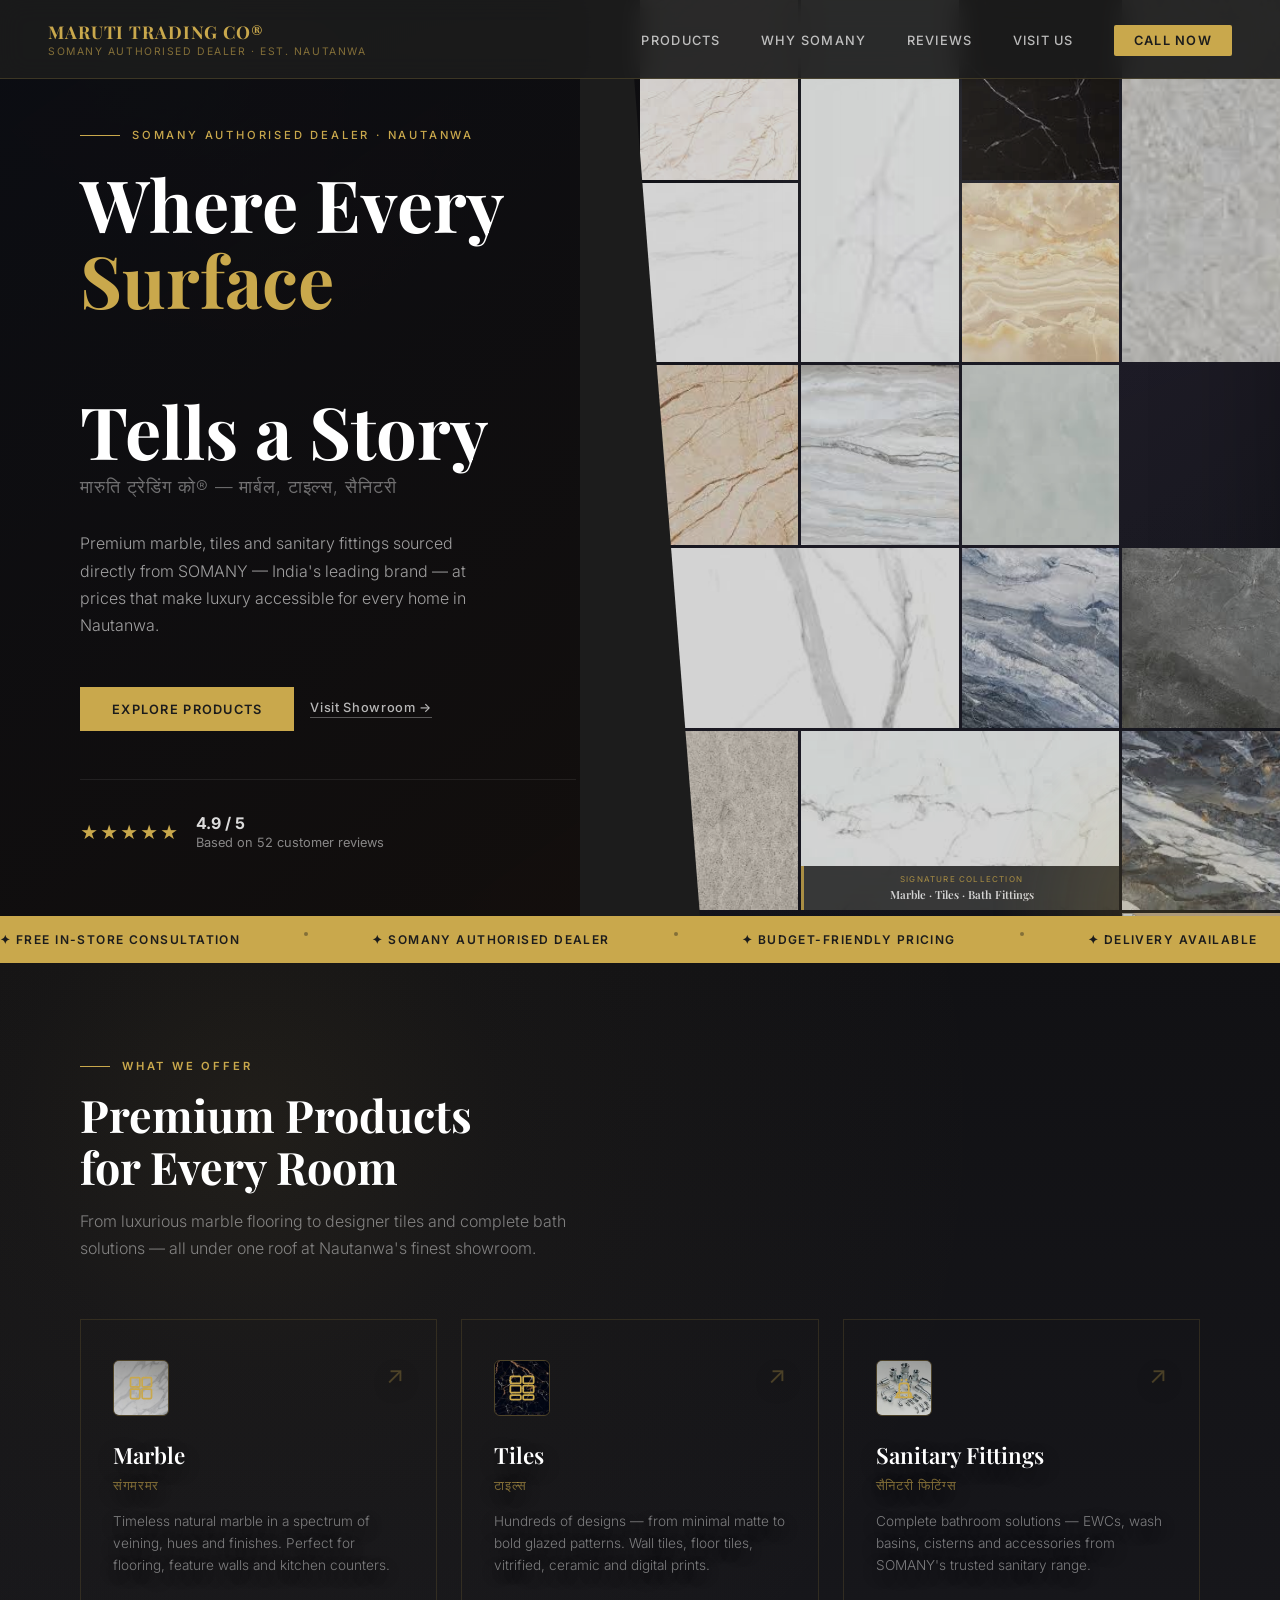
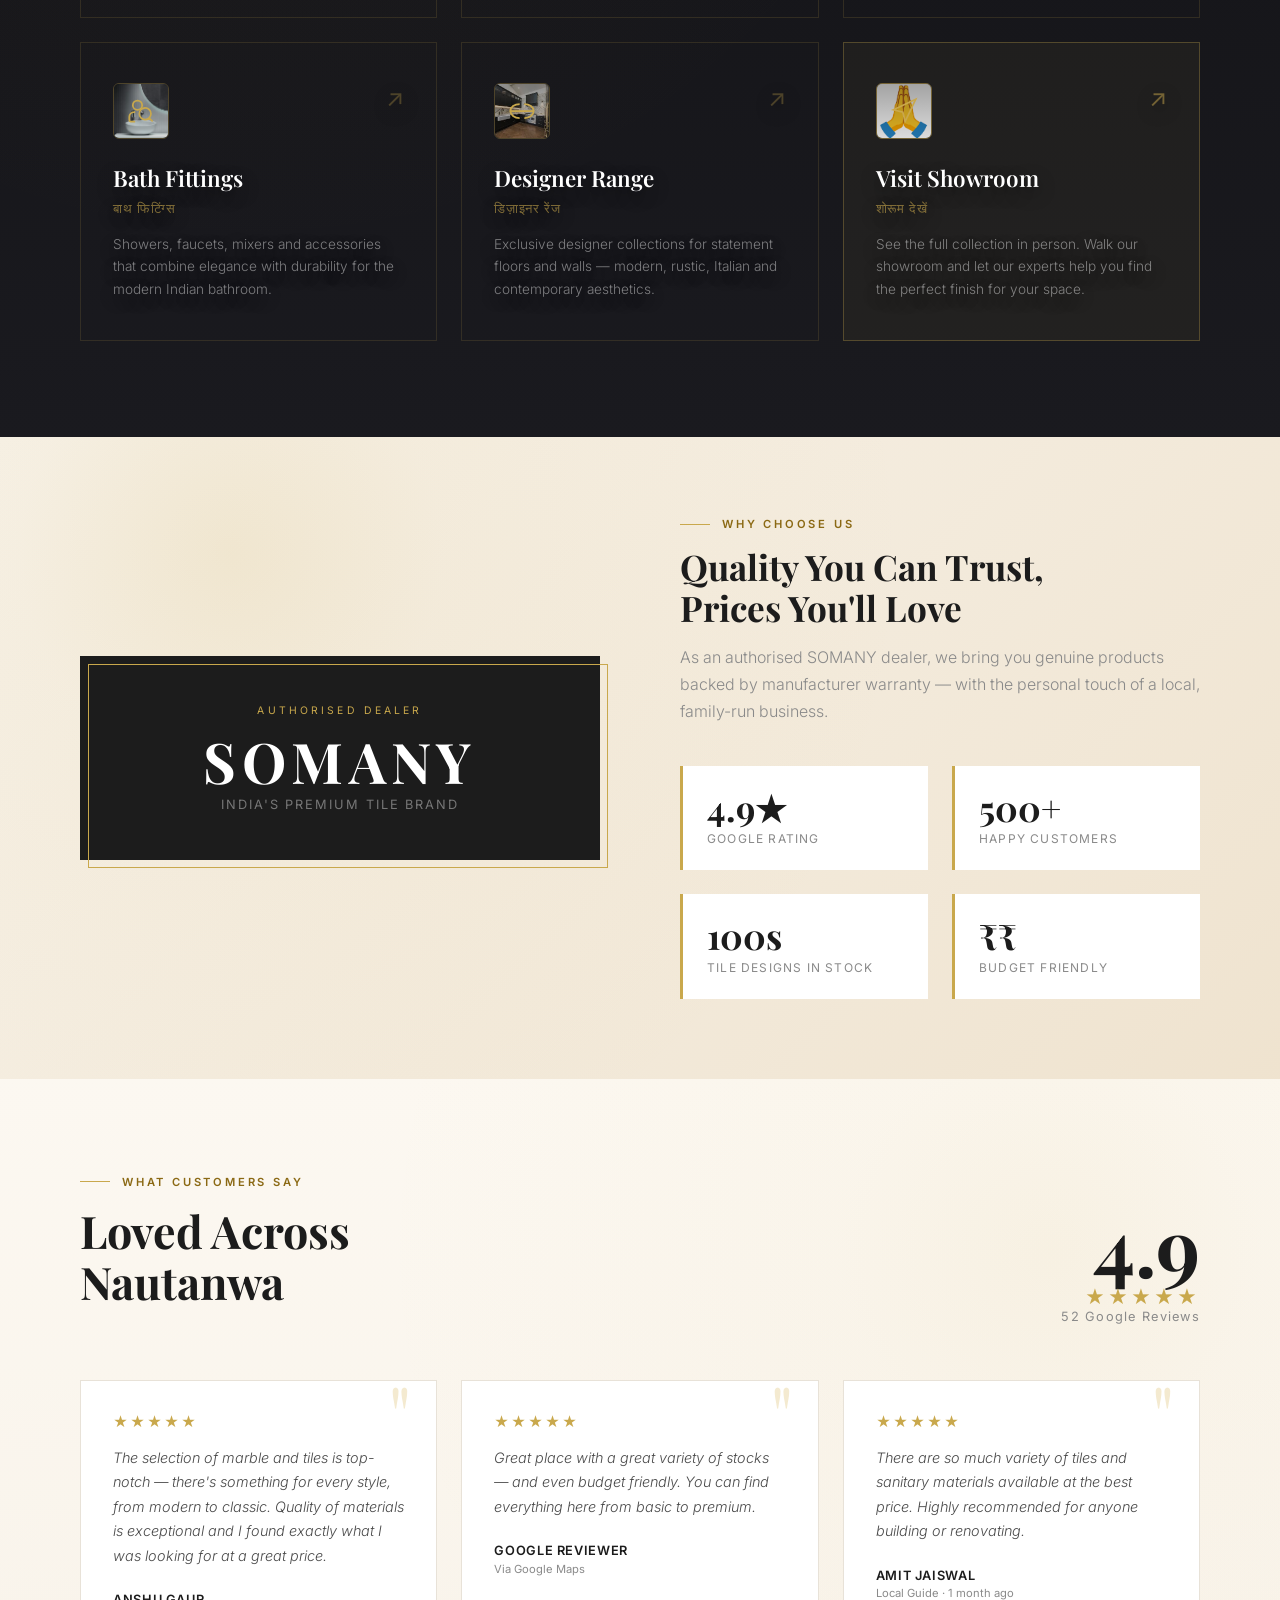
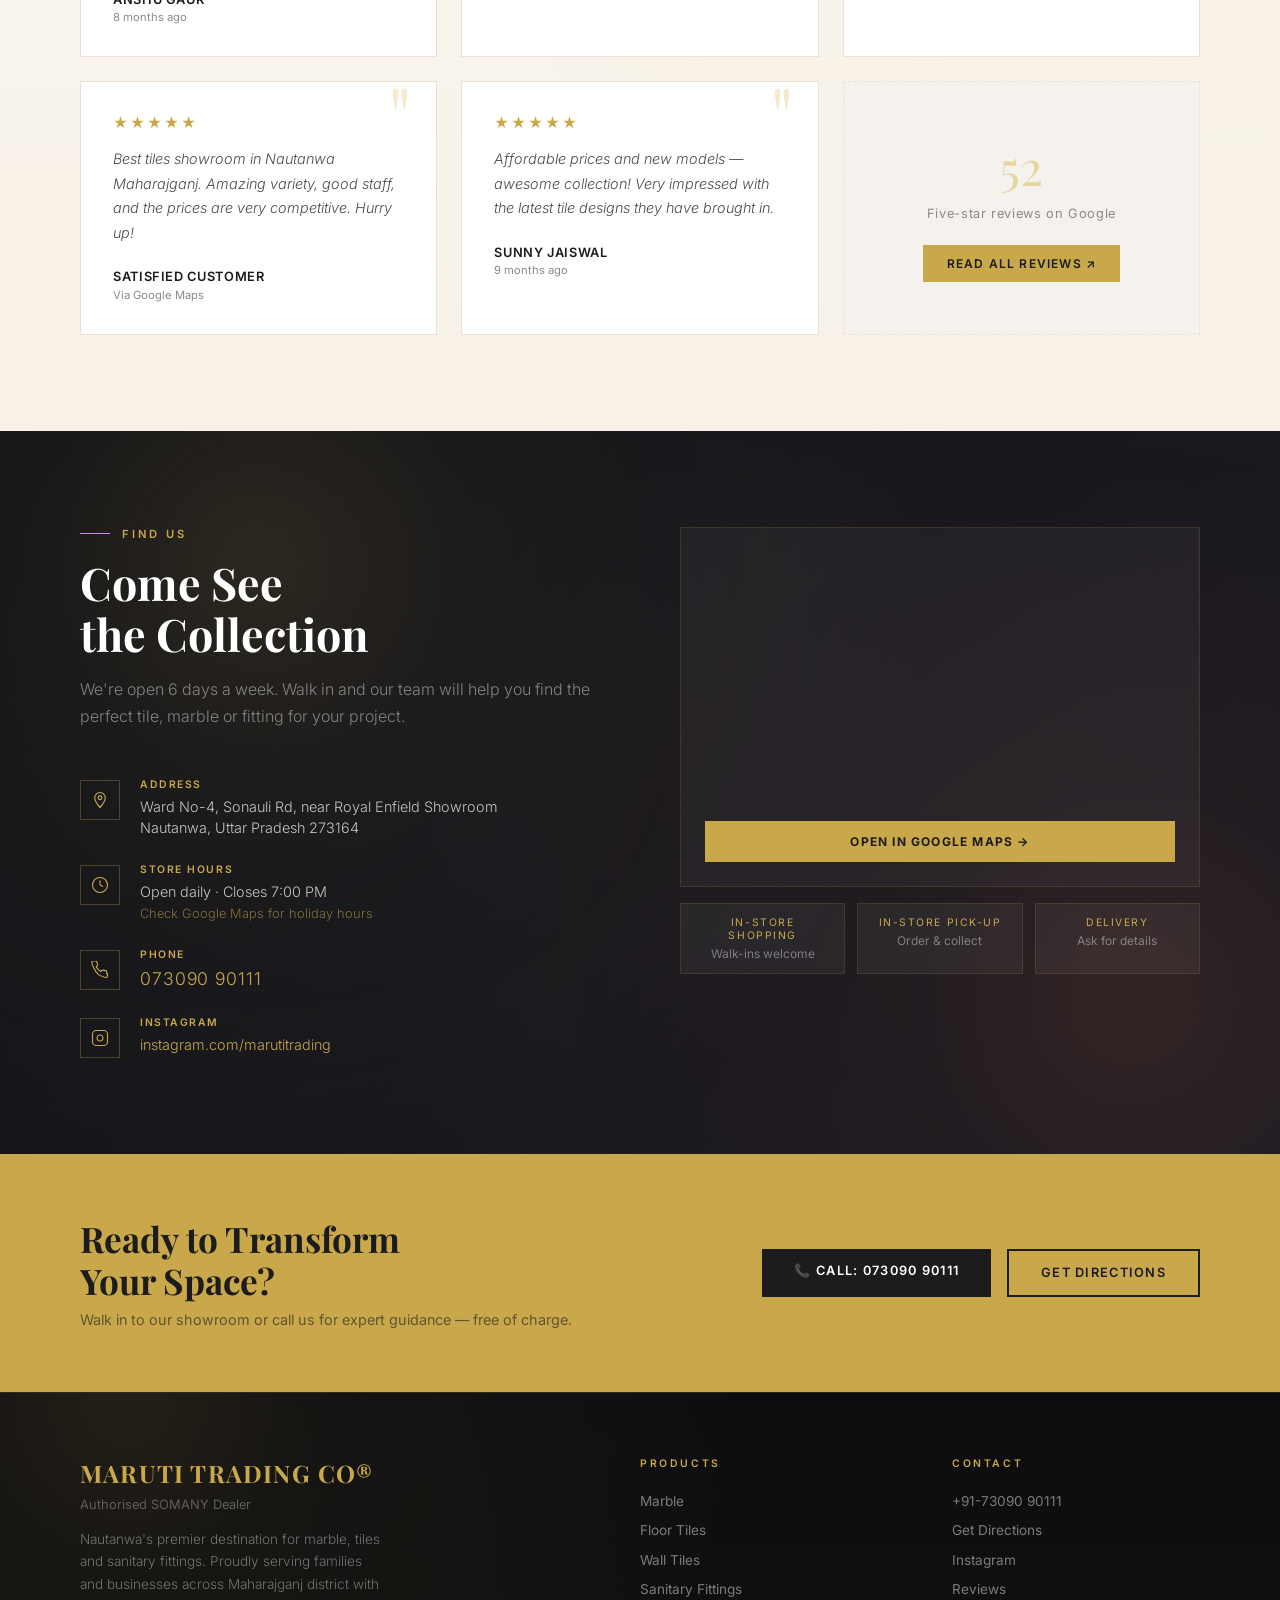
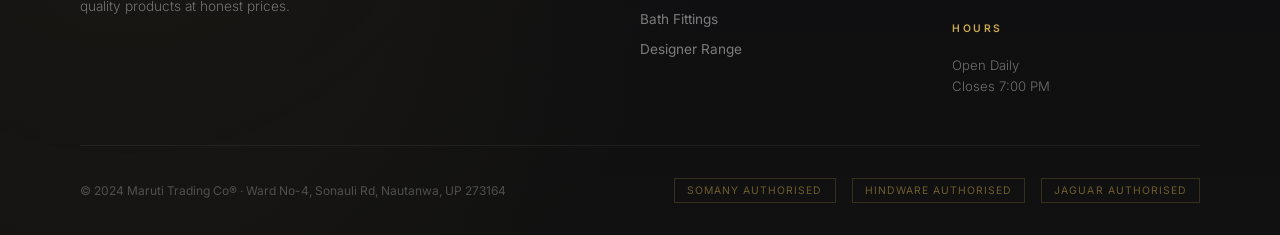
==== commit 9be635c4: "new changes" ====
--- a/index.html
+++ b/index.html
@@ -76,7 +76,12 @@
         <div class="tile-cell"><img src="img/tiles/tile11.jpg" alt="Tile 11"></div>
         <div class="tile-cell"><img src="img/tiles/tile12.jpg" alt="Tile 12"></div>
         <div class="tile-cell"><img src="img/tiles/tile13.jpg" alt="Tile 13"></div>
-        <div class="tile-cell" style="position:relative;"><img src="img/tiles/tile14.jpg" alt="Tile 14"><div class="hero-visual-overlay"><div class="overlay-label">Signature Collection</div><div class="overlay-text">Marble · Tiles · Bath Fittings</div></div></div>
+        <div class="tile-cell" style="position:relative;"><img src="img/tiles/tile14.jpg" alt="Tile 14">
+          <div class="hero-visual-overlay">
+            <div class="overlay-label">Signature Collection</div>
+            <div class="overlay-text">Marble · Tiles · Bath Fittings</div>
+          </div>
+        </div>
         <div class="tile-cell"><img src="img/tiles/tile15.jpg" alt="Tile 15"></div>
         <div class="tile-cell"><img src="img/tiles/tile16.jpg" alt="Tile 16"></div>
         <div class="tile-cell"><img src="img/tiles/tile17.jpg" alt="Tile 17"></div>
--- a/css/style.css
+++ b/css/style.css
@@ -1,1368 +1,1729 @@
-*, *::before, *::after { box-sizing: border-box; margin: 0; padding: 0; }
-
-  :root {
-    --gold: #C9A84C;
-    --gold-light: #E8D5A0;
-    --gold-dark: #8B6914;
-    --stone: #F5F2ED;
-    --stone-dark: #E8E2D8;
-    --charcoal: #1C1C1C;
-    --slate: #4A4A4A;
-    --muted: #8A8A8A;
-    --white: #FFFFFF;
-    --cream: #FDFBF7;
-    --terracotta: #B85C38;
-    --navy: #1B2A4A;
-  }
-
-  html { scroll-behavior: smooth; }
-
-  body {
-    font-family: 'Inter', sans-serif;
-    background: var(--cream);
-    color: var(--charcoal);
-    overflow-x: hidden;
-  }
-
-  /* ─── NAV ─── */
-  nav {
-    position: fixed;
-    top: 0; left: 0; right: 0;
-    z-index: 100;
-    display: flex;
-    align-items: center;
-    justify-content: space-between;
-    padding: 1.25rem 3rem;
-    background: rgba(28,28,28,0.92);
-    backdrop-filter: blur(12px);
-    border-bottom: 1px solid rgba(201,168,76,0.2);
-    transition: padding 0.3s cubic-bezier(0.16, 1, 0.3, 1), background-color 0.3s ease, border-bottom-color 0.3s ease, box-shadow 0.3s ease;
-  }
-
-  nav.scrolled {
-    padding: 0.85rem 3rem;
-    background: rgba(20, 20, 20, 0.96);
-    border-bottom-color: rgba(201, 168, 76, 0.4);
-    box-shadow: 0 10px 30px rgba(0, 0, 0, 0.3);
-  }
-
-  .nav-brand {
-    display: flex;
-    flex-direction: column;
-    gap: 2px;
-  }
-
-  .nav-brand-name {
-    font-family: 'Playfair Display', serif;
-    font-size: 1.1rem;
-    font-weight: 700;
-    color: var(--gold);
-    letter-spacing: 0.05em;
-    text-transform: uppercase;
-  }
-
-  .nav-brand-sub {
-    font-size: 0.65rem;
-    color: rgba(201,168,76,0.6);
-    letter-spacing: 0.15em;
-    text-transform: uppercase;
-  }
-
-  .nav-links {
-    display: flex;
-    gap: 2.5rem;
-    list-style: none;
-  }
-
-  .nav-links a {
-    text-decoration: none;
-    font-size: 0.8rem;
-    font-weight: 500;
-    letter-spacing: 0.1em;
-    text-transform: uppercase;
-    color: rgba(255,255,255,0.7);
-    transition: color 0.2s;
-  }
-
-  .nav-links a:hover { color: var(--gold); }
-
-  .nav-cta {
-    background: var(--gold);
-    color: var(--charcoal) !important;
-    padding: 0.5rem 1.25rem;
-    border-radius: 2px;
-    font-weight: 600 !important;
-    transition: background 0.2s !important;
-  }
-
-  .nav-cta:hover { background: var(--gold-light) !important; color: var(--charcoal) !important; }
-
-  /* ─── HERO ─── */
-  .hero {
-    min-height: 100vh;
-    display: grid;
-    grid-template-columns: 1fr 1fr;
-    position: relative;
-    overflow: hidden;
-  }
-
-  .hero-content {
-    display: flex;
-    flex-direction: column;
-    justify-content: center;
-    padding: 8rem 4rem 4rem 5rem;
-    background: var(--charcoal);
-    position: relative;
-    z-index: 1;
-  }
-
-  .hero-content::after {
-    content: '';
-    position: absolute;
-    top: 0; right: -60px;
-    width: 120px;
-    height: 100%;
-    background: var(--charcoal);
-    clip-path: polygon(0 0, 40% 0, 100% 100%, 0 100%);
-    z-index: 2;
-  }
-
-  .hero-eyebrow {
-    display: flex;
-    align-items: center;
-    gap: 0.75rem;
-    margin-bottom: 1.5rem;
-  }
-
-  .hero-eyebrow-line {
-    width: 40px;
-    height: 1px;
-    background: var(--gold);
-  }
-
-  .hero-eyebrow-text {
-    font-size: 0.7rem;
-    letter-spacing: 0.25em;
-    text-transform: uppercase;
-    color: var(--gold);
-    font-weight: 500;
-  }
-
-  .hero-title {
-    font-family: 'Playfair Display', serif;
-    font-size: 4.5rem;
-    line-height: 1.05;
-    font-weight: 700;
-    color: var(--white);
-    margin-bottom: 0.5rem;
-  }
-
-  .hero-title-accent {
-    color: var(--gold);
-    display: block;
-  }
-
-  .hero-hindi {
-    font-size: 1.1rem;
-    color: rgba(255,255,255,0.4);
-    margin-bottom: 2rem;
-    font-weight: 300;
-    letter-spacing: 0.05em;
-  }
-
-  .hero-desc {
-    font-size: 1rem;
-    line-height: 1.7;
-    color: rgba(255,255,255,0.6);
-    max-width: 400px;
-    margin-bottom: 3rem;
-    font-weight: 300;
-  }
-
-  .hero-actions {
-    display: flex;
-    gap: 1rem;
-    align-items: center;
-  }
-
-  .btn-primary {
-    background: var(--gold);
-    color: var(--charcoal);
-    padding: 0.9rem 2rem;
-    font-size: 0.8rem;
-    font-weight: 600;
-    letter-spacing: 0.1em;
-    text-transform: uppercase;
-    text-decoration: none;
-    border: none;
-    cursor: pointer;
-    transition: background 0.2s, transform 0.15s;
-    display: inline-block;
-  }
-
-  .btn-primary:hover { background: var(--gold-light); transform: translateY(-1px); }
-
-  .btn-ghost {
-    color: rgba(255,255,255,0.7);
-    font-size: 0.8rem;
-    font-weight: 500;
-    letter-spacing: 0.05em;
-    text-decoration: none;
-    border-bottom: 1px solid rgba(255,255,255,0.3);
-    padding-bottom: 2px;
-    transition: color 0.2s, border-color 0.2s;
-  }
-
-  .btn-ghost:hover { color: var(--gold); border-color: var(--gold); }
-
-  .hero-rating {
-    margin-top: 3rem;
-    display: flex;
-    align-items: center;
-    gap: 1rem;
-    padding-top: 2rem;
-    border-top: 1px solid rgba(255,255,255,0.08);
-  }
-
-  .hero-stars {
-    color: var(--gold);
-    font-size: 1.1rem;
-    letter-spacing: 2px;
-  }
-
-  .hero-rating-text {
-    font-size: 0.8rem;
-    color: rgba(255,255,255,0.5);
-    line-height: 1.4;
-  }
-
-  .hero-rating-text strong { color: rgba(255,255,255,0.85); font-size: 1rem; }
-
-  /* Tile mosaic on right */
-  .hero-visual {
-    position: relative;
-    overflow: hidden;
-  }
-
-  .tile-grid {
-    display: grid;
-    grid-template-columns: repeat(4, 1fr);
-    grid-template-rows: repeat(5, 1fr);
-    width: 100%;
-    height: 100%;
-    gap: 3px;
-    background: #0a0a0a;
-  }
-
-  .tile-cell {
-    transition: opacity 0.6s ease, transform 0.4s cubic-bezier(0.16, 1, 0.3, 1), filter 0.4s ease, box-shadow 0.4s ease;
-    filter: brightness(0.85) contrast(0.95);
-    position: relative;
-    overflow: hidden;
-  }
-
-  .tile-cell img {
-    position: absolute;
-    top: 0; left: 0;
-    width: 100%; height: 100%;
-    object-fit: cover;
-    object-position: center;
-    display: block;
-    transition: transform 0.6s cubic-bezier(0.16, 1, 0.3, 1);
-  }
-
-  .tile-cell:hover img {
-    transform: scale(1.08);
-  }
-
-  .tile-cell:hover {
-    transform: scale(1.08);
-    filter: brightness(1.15) contrast(1.05);
-    z-index: 3;
-    box-shadow: 0 10px 25px rgba(0,0,0,0.5);
-  }
-
-  .tile-cell::before {
-    content: '';
-    position: absolute;
-    top: -50%; left: -50%;
-    width: 200%; height: 200%;
-    background: linear-gradient(
-      45deg,
+*,
+*::before,
+*::after {
+  box-sizing: border-box;
+  margin: 0;
+  padding: 0;
+}
+
+:root {
+  --gold: #C9A84C;
+  --gold-light: #E8D5A0;
+  --gold-dark: #8B6914;
+  --stone: #F5F2ED;
+  --stone-dark: #E8E2D8;
+  --charcoal: #1C1C1C;
+  --slate: #4A4A4A;
+  --muted: #8A8A8A;
+  --white: #FFFFFF;
+  --cream: #FDFBF7;
+  --terracotta: #B85C38;
+  --navy: #1B2A4A;
+}
+
+html {
+  scroll-behavior: smooth;
+}
+
+body {
+  font-family: 'Inter', sans-serif;
+  background:
+    radial-gradient(circle at 15% 10%, rgba(201, 168, 76, 0.18), transparent 22%),
+    radial-gradient(circle at 82% 18%, rgba(184, 92, 56, 0.16), transparent 20%),
+    radial-gradient(circle at 50% 92%, rgba(27, 42, 74, 0.12), transparent 24%),
+    linear-gradient(180deg, #fcf7ef 0%, #f6efe3 34%, #f2e7d6 68%, #f8f3ea 100%);
+  color: var(--charcoal);
+  overflow-x: hidden;
+  position: relative;
+  isolation: isolate;
+}
+
+body::before,
+body::after {
+  content: '';
+  position: fixed;
+  inset: 0;
+  pointer-events: none;
+  z-index: -2;
+}
+
+body::before {
+  background:
+    radial-gradient(circle at 18% 22%, rgba(255, 255, 255, 0.58) 0, rgba(255, 255, 255, 0.18) 24%, transparent 58%),
+    radial-gradient(circle at 78% 14%, rgba(201, 168, 76, 0.2) 0, rgba(201, 168, 76, 0.1) 20%, transparent 55%),
+    radial-gradient(circle at 84% 76%, rgba(184, 92, 56, 0.18) 0, rgba(184, 92, 56, 0.08) 18%, transparent 52%);
+  filter: blur(18px);
+  opacity: 0.9;
+}
+
+body::after {
+  z-index: -1;
+  opacity: 0.14;
+  background-image:
+    linear-gradient(rgba(255, 255, 255, 0.24) 1px, transparent 1px),
+    linear-gradient(90deg, rgba(255, 255, 255, 0.16) 1px, transparent 1px);
+  background-size: 72px 72px;
+  mask-image: radial-gradient(circle at center, black 42%, transparent 88%);
+  -webkit-mask-image: radial-gradient(circle at center, black 42%, transparent 88%);
+}
+
+/* ─── NAV ─── */
+nav {
+  position: fixed;
+  top: 0;
+  left: 0;
+  right: 0;
+  z-index: 100;
+  display: flex;
+  align-items: center;
+  justify-content: space-between;
+  padding: 1.25rem 3rem;
+  background: rgba(28, 28, 28, 0.92);
+  backdrop-filter: blur(12px);
+  border-bottom: 1px solid rgba(201, 168, 76, 0.2);
+  transition: padding 0.3s cubic-bezier(0.16, 1, 0.3, 1), background-color 0.3s ease, border-bottom-color 0.3s ease, box-shadow 0.3s ease;
+}
+
+nav.scrolled {
+  padding: 0.85rem 3rem;
+  background: rgba(20, 20, 20, 0.96);
+  border-bottom-color: rgba(201, 168, 76, 0.4);
+  box-shadow: 0 10px 30px rgba(0, 0, 0, 0.3);
+}
+
+.nav-brand {
+  display: flex;
+  flex-direction: column;
+  gap: 2px;
+}
+
+.nav-brand-name {
+  font-family: 'Playfair Display', serif;
+  font-size: 1.1rem;
+  font-weight: 700;
+  color: var(--gold);
+  letter-spacing: 0.05em;
+  text-transform: uppercase;
+}
+
+.nav-brand-sub {
+  font-size: 0.65rem;
+  color: rgba(201, 168, 76, 0.6);
+  letter-spacing: 0.15em;
+  text-transform: uppercase;
+}
+
+.nav-links {
+  display: flex;
+  gap: 2.5rem;
+  list-style: none;
+}
+
+.nav-links a {
+  text-decoration: none;
+  font-size: 0.8rem;
+  font-weight: 500;
+  letter-spacing: 0.1em;
+  text-transform: uppercase;
+  color: rgba(255, 255, 255, 0.7);
+  transition: color 0.2s;
+}
+
+.nav-links a:hover {
+  color: var(--gold);
+}
+
+.nav-cta {
+  background: var(--gold);
+  color: var(--charcoal) !important;
+  padding: 0.5rem 1.25rem;
+  border-radius: 2px;
+  font-weight: 600 !important;
+  transition: background 0.2s !important;
+}
+
+.nav-cta:hover {
+  background: var(--gold-light) !important;
+  color: var(--charcoal) !important;
+}
+
+/* ─── HERO ─── */
+.hero {
+  min-height: 100vh;
+  display: grid;
+  grid-template-columns: 1fr 1fr;
+  position: relative;
+  overflow: hidden;
+  background:
+    radial-gradient(circle at 20% 20%, rgba(201, 168, 76, 0.18) 0, rgba(201, 168, 76, 0.08) 18%, transparent 52%),
+    radial-gradient(circle at 80% 12%, rgba(255, 255, 255, 0.08) 0, rgba(255, 255, 255, 0.03) 12%, transparent 42%),
+    linear-gradient(135deg, #090a10 0%, #14151d 46%, #20170f 100%);
+}
+
+.hero::before {
+  content: '';
+  position: absolute;
+  inset: -20% -10% auto -10%;
+  height: 70%;
+  background:
+    radial-gradient(circle at 18% 28%, rgba(201, 168, 76, 0.25) 0, rgba(201, 168, 76, 0.1) 18%, transparent 60%),
+    radial-gradient(circle at 74% 18%, rgba(184, 92, 56, 0.22) 0, rgba(184, 92, 56, 0.08) 16%, transparent 56%),
+    radial-gradient(circle at 50% 50%, rgba(255, 255, 255, 0.07) 0, rgba(255, 255, 255, 0.02) 14%, transparent 62%);
+  filter: blur(22px);
+  opacity: 0.9;
+  pointer-events: none;
+}
+
+.hero-content {
+  display: flex;
+  flex-direction: column;
+  justify-content: center;
+  padding: 8rem 4rem 4rem 5rem;
+  background:
+    linear-gradient(145deg, rgba(10, 12, 18, 0.98), rgba(18, 14, 12, 0.96)),
+    radial-gradient(circle at top left, rgba(201, 168, 76, 0.16) 0, rgba(201, 168, 76, 0.06) 26%, transparent 58%),
+    radial-gradient(circle at bottom right, rgba(184, 92, 56, 0.16) 0, rgba(184, 92, 56, 0.06) 22%, transparent 54%);
+  position: relative;
+  z-index: 1;
+}
+
+.hero-content::after {
+  content: '';
+  position: absolute;
+  top: 0;
+  right: -60px;
+  width: 120px;
+  height: 100%;
+  background: var(--charcoal);
+  clip-path: polygon(0 0, 40% 0, 100% 100%, 0 100%);
+  z-index: 2;
+}
+
+.hero-eyebrow {
+  display: flex;
+  align-items: center;
+  gap: 0.75rem;
+  margin-bottom: 1.5rem;
+}
+
+.hero-eyebrow-line {
+  width: 40px;
+  height: 1px;
+  background: var(--gold);
+}
+
+.hero-eyebrow-text {
+  font-size: 0.7rem;
+  letter-spacing: 0.25em;
+  text-transform: uppercase;
+  color: var(--gold);
+  font-weight: 500;
+}
+
+.hero-title {
+  font-family: 'Playfair Display', serif;
+  font-size: 4.5rem;
+  line-height: 1.05;
+  font-weight: 700;
+  color: var(--white);
+  margin-bottom: 0.5rem;
+}
+
+.hero-title-accent {
+  color: var(--gold);
+  display: block;
+}
+
+.hero-hindi {
+  font-size: 1.1rem;
+  color: rgba(255, 255, 255, 0.4);
+  margin-bottom: 2rem;
+  font-weight: 300;
+  letter-spacing: 0.05em;
+}
+
+.hero-desc {
+  font-size: 1rem;
+  line-height: 1.7;
+  color: rgba(255, 255, 255, 0.6);
+  max-width: 400px;
+  margin-bottom: 3rem;
+  font-weight: 300;
+}
+
+.hero-actions {
+  display: flex;
+  gap: 1rem;
+  align-items: center;
+}
+
+.btn-primary {
+  background: var(--gold);
+  color: var(--charcoal);
+  padding: 0.9rem 2rem;
+  font-size: 0.8rem;
+  font-weight: 600;
+  letter-spacing: 0.1em;
+  text-transform: uppercase;
+  text-decoration: none;
+  border: none;
+  cursor: pointer;
+  transition: background 0.2s, transform 0.15s;
+  display: inline-block;
+}
+
+.btn-primary:hover {
+  background: var(--gold-light);
+  transform: translateY(-1px);
+}
+
+.btn-ghost {
+  color: rgba(255, 255, 255, 0.7);
+  font-size: 0.8rem;
+  font-weight: 500;
+  letter-spacing: 0.05em;
+  text-decoration: none;
+  border-bottom: 1px solid rgba(255, 255, 255, 0.3);
+  padding-bottom: 2px;
+  transition: color 0.2s, border-color 0.2s;
+}
+
+.btn-ghost:hover {
+  color: var(--gold);
+  border-color: var(--gold);
+}
+
+.hero-rating {
+  margin-top: 3rem;
+  display: flex;
+  align-items: center;
+  gap: 1rem;
+  padding-top: 2rem;
+  border-top: 1px solid rgba(255, 255, 255, 0.08);
+}
+
+.hero-stars {
+  color: var(--gold);
+  font-size: 1.1rem;
+  letter-spacing: 2px;
+}
+
+.hero-rating-text {
+  font-size: 0.8rem;
+  color: rgba(255, 255, 255, 0.5);
+  line-height: 1.4;
+}
+
+.hero-rating-text strong {
+  color: rgba(255, 255, 255, 0.85);
+  font-size: 1rem;
+}
+
+/* Tile mosaic on right */
+.hero-visual {
+  position: relative;
+  overflow: hidden;
+  background:
+    radial-gradient(circle at 25% 20%, rgba(201, 168, 76, 0.16) 0, rgba(201, 168, 76, 0.07) 20%, transparent 56%),
+    radial-gradient(circle at 80% 78%, rgba(184, 92, 56, 0.14) 0, rgba(184, 92, 56, 0.06) 18%, transparent 52%),
+    linear-gradient(160deg, rgba(14, 16, 22, 0.98), rgba(22, 20, 28, 0.94));
+}
+
+.hero-visual::before {
+  content: '';
+  position: absolute;
+  inset: 8% 10% auto;
+  height: 28%;
+  background: linear-gradient(90deg, transparent, rgba(255, 255, 255, 0.12), transparent);
+  filter: blur(10px);
+  opacity: 0.6;
+  pointer-events: none;
+  z-index: 1;
+}
+
+.hero-visual::after {
+  content: '';
+  position: absolute;
+  inset: auto -10% -18% auto;
+  width: 55%;
+  aspect-ratio: 1;
+  background: radial-gradient(circle, rgba(201, 168, 76, 0.24), transparent 68%);
+  filter: blur(18px);
+  opacity: 0.8;
+  pointer-events: none;
+  z-index: 0;
+}
+
+.tile-grid {
+  display: grid;
+  grid-template-columns: repeat(4, 1fr);
+  grid-template-rows: repeat(5, 1fr);
+  width: 100%;
+  height: 100%;
+  gap: 3px;
+  background:
+    linear-gradient(160deg, rgba(255, 255, 255, 0.03), rgba(255, 255, 255, 0.01)),
+    linear-gradient(145deg, #0a0c12 0%, #181621 52%, #0f1118 100%);
+  box-shadow: inset 0 0 120px rgba(0, 0, 0, 0.34);
+}
+
+.tile-cell {
+  transition: opacity 0.6s ease, transform 0.4s cubic-bezier(0.16, 1, 0.3, 1), filter 0.4s ease, box-shadow 0.4s ease;
+  filter: brightness(0.85) contrast(0.95);
+  position: relative;
+  overflow: hidden;
+}
+
+.tile-cell img {
+  position: absolute;
+  top: 0;
+  left: 0;
+  width: 100%;
+  height: 100%;
+  object-fit: cover;
+  object-position: center;
+  display: block;
+  transition: transform 0.6s cubic-bezier(0.16, 1, 0.3, 1);
+}
+
+.tile-cell:hover img {
+  transform: scale(1.08);
+}
+
+.tile-cell:hover {
+  transform: scale(1.08);
+  filter: brightness(1.15) contrast(1.05);
+  z-index: 3;
+  box-shadow: 0 10px 25px rgba(0, 0, 0, 0.5);
+}
+
+.tile-cell::before {
+  content: '';
+  position: absolute;
+  top: -50%;
+  left: -50%;
+  width: 200%;
+  height: 200%;
+  background: linear-gradient(45deg,
       transparent 45%,
       rgba(255, 255, 255, 0.15) 50%,
-      transparent 55%
-    );
-    transform: translate(-30%, -30%);
-    transition: transform 0.8s cubic-bezier(0.16, 1, 0.3, 1);
-    pointer-events: none;
-  }
-
-  .tile-cell:hover::before {
-    transform: translate(30%, 30%);
-  }
-
-  .tile-cell:nth-child(1)  { background: #C8B89A; }
-  .tile-cell:nth-child(2)  { background: #8B7355; grid-row: span 2; }
-  .tile-cell:nth-child(3)  { background: #D4C4A8; }
-  .tile-cell:nth-child(4)  { background: #5C4A3C; grid-row: span 2; }
-  .tile-cell:nth-child(5)  { background: #A89070; }
-  .tile-cell:nth-child(6)  { background: #E0D0B8; }
-  .tile-cell:nth-child(7)  { background: #6B5A4A; }
-  .tile-cell:nth-child(8)  { background: #BFB0A0; }
-  .tile-cell:nth-child(9)  { background: #4A3830; }
-  .tile-cell:nth-child(10) { background: #D8C8A8; grid-column: span 2; }
-  .tile-cell:nth-child(11) { background: #98826A; }
-  .tile-cell:nth-child(12) { background: #C0A880; }
-  .tile-cell:nth-child(13) { background: #7A6455; }
-  .tile-cell:nth-child(14) { background: #E8DCC8; grid-column: span 2; }
-  .tile-cell:nth-child(15) { background: #B8A08A; }
-  .tile-cell:nth-child(16) { background: #504038; }
-  .tile-cell:nth-child(17) { background: #D0BC9C; }
-  .tile-cell:nth-child(18) { background: #8A7060; }
-  .tile-cell:nth-child(19) { background: #C8B49A; grid-row: span 2; }
-  .tile-cell:nth-child(20) { background: #403028; }
-  .tile-cell:nth-child(21) { background: #BCA890; }
-
-  /* Overlay text on visual */
-  .hero-visual-overlay {
-    position: absolute;
-    bottom: 0;
-    left: 0;
-    right: 0;
-    background: rgba(28,28,28,0.85);
-    backdrop-filter: blur(8px);
-    padding: 0.5rem 0.75rem;
-    border-left: 3px solid var(--gold);
-    z-index: 2;
+      transparent 55%);
+  transform: translate(-30%, -30%);
+  transition: transform 0.8s cubic-bezier(0.16, 1, 0.3, 1);
+  pointer-events: none;
+}
+
+.tile-cell:hover::before {
+  transform: translate(30%, 30%);
+}
+
+.tile-cell:nth-child(1) {
+  background: #C8B89A;
+}
+
+.tile-cell:nth-child(2) {
+  background: #8B7355;
+  grid-row: span 2;
+}
+
+.tile-cell:nth-child(3) {
+  background: #D4C4A8;
+}
+
+.tile-cell:nth-child(4) {
+  background: #5C4A3C;
+  grid-row: span 2;
+}
+
+.tile-cell:nth-child(5) {
+  background: #A89070;
+}
+
+.tile-cell:nth-child(6) {
+  background: #E0D0B8;
+}
+
+.tile-cell:nth-child(7) {
+  background: #6B5A4A;
+}
+
+.tile-cell:nth-child(8) {
+  background: #BFB0A0;
+}
+
+.tile-cell:nth-child(9) {
+  background: #4A3830;
+}
+
+.tile-cell:nth-child(10) {
+  background: #D8C8A8;
+  grid-column: span 2;
+}
+
+.tile-cell:nth-child(11) {
+  background: #98826A;
+}
+
+.tile-cell:nth-child(12) {
+  background: #C0A880;
+}
+
+.tile-cell:nth-child(13) {
+  background: #7A6455;
+}
+
+.tile-cell:nth-child(14) {
+  background: #E8DCC8;
+  grid-column: span 2;
+}
+
+.tile-cell:nth-child(15) {
+  background: #B8A08A;
+}
+
+.tile-cell:nth-child(16) {
+  background: #504038;
+}
+
+.tile-cell:nth-child(17) {
+  background: #D0BC9C;
+}
+
+.tile-cell:nth-child(18) {
+  background: #8A7060;
+}
+
+.tile-cell:nth-child(19) {
+  background: #C8B49A;
+  grid-row: span 2;
+}
+
+.tile-cell:nth-child(20) {
+  background: #403028;
+}
+
+.tile-cell:nth-child(21) {
+  background: #BCA890;
+}
+
+/* Overlay text on visual */
+.hero-visual-overlay {
+  position: absolute;
+  bottom: 0;
+  left: 0;
+  right: 0;
+  background: rgba(28, 28, 28, 0.85);
+  backdrop-filter: blur(8px);
+  padding: 0.5rem 0.75rem;
+  border-left: 3px solid var(--gold);
+  z-index: 2;
+  text-align: center;
+}
+
+.overlay-label {
+  font-size: 0.5rem;
+  letter-spacing: 0.15em;
+  text-transform: uppercase;
+  color: var(--gold);
+  margin-bottom: 0.2rem;
+}
+
+.overlay-text {
+  font-family: 'Playfair Display', serif;
+  font-size: 0.7rem;
+  color: var(--white);
+  font-weight: 600;
+}
+
+/* ─── STRIP ─── */
+.trust-strip {
+  background: var(--gold);
+  padding: 1rem 0;
+  overflow: hidden;
+}
+
+.trust-strip-inner {
+  display: flex;
+  gap: 4rem;
+  animation: marquee 20s linear infinite;
+  width: max-content;
+}
+
+@keyframes marquee {
+  0% {
+    transform: translateX(0);
+  }
+
+  100% {
+    transform: translateX(-50%);
+  }
+}
+
+.trust-item {
+  display: flex;
+  align-items: center;
+  gap: 0.5rem;
+  white-space: nowrap;
+  font-size: 0.75rem;
+  font-weight: 600;
+  letter-spacing: 0.12em;
+  text-transform: uppercase;
+  color: var(--charcoal);
+}
+
+.trust-dot {
+  width: 4px;
+  height: 4px;
+  border-radius: 50%;
+  background: var(--charcoal);
+  opacity: 0.4;
+}
+
+/* ─── SECTIONS ─── */
+section {
+  padding: 6rem 5rem;
+  position: relative;
+  isolation: isolate;
+}
+
+.section-eyebrow {
+  display: flex;
+  align-items: center;
+  gap: 0.75rem;
+  margin-bottom: 1rem;
+}
+
+.section-eyebrow-line {
+  width: 30px;
+  height: 1px;
+  background: var(--gold);
+}
+
+.section-eyebrow-text {
+  font-size: 0.7rem;
+  letter-spacing: 0.25em;
+  text-transform: uppercase;
+  color: var(--gold-dark);
+  font-weight: 600;
+}
+
+.section-title {
+  font-family: 'Playfair Display', serif;
+  font-size: 2.8rem;
+  font-weight: 700;
+  line-height: 1.15;
+  color: var(--charcoal);
+  margin-bottom: 1rem;
+}
+
+.section-subtitle {
+  font-size: 1rem;
+  color: var(--muted);
+  line-height: 1.7;
+  max-width: 520px;
+  font-weight: 300;
+}
+
+/* ─── CATEGORIES ─── */
+.categories {
+  background:
+    radial-gradient(circle at 20% 15%, rgba(201, 168, 76, 0.08) 0, rgba(201, 168, 76, 0.03) 18%, transparent 54%),
+    linear-gradient(180deg, #111114 0%, #1a1a1f 100%);
+  padding: 6rem 5rem;
+}
+
+.categories .section-title {
+  color: var(--white);
+}
+
+.categories .section-subtitle {
+  color: #c397077f;
+}
+
+.categories .section-eyebrow-text {
+  color: var(--gold);
+}
+
+.categories .section-eyebrow-line {
+  background: var(--gold);
+}
+
+.cat-grid {
+  display: grid;
+  grid-template-columns: repeat(3, 1fr);
+  gap: 1.5rem;
+  margin-top: 3.5rem;
+  perspective: 1000px;
+}
+
+.cat-card {
+  display: block;
+  text-decoration: none;
+  padding: 2.5rem 2rem;
+  border: 1px solid rgba(201, 168, 76, 0.15);
+  transition: border-color 0.25s, background 0.25s, transform 0.1s ease-out;
+  cursor: pointer;
+  position: relative;
+  overflow: hidden;
+  transform-style: preserve-3d;
+}
+
+.cat-card::before {
+  content: '';
+  position: absolute;
+  bottom: 0;
+  left: 0;
+  width: 0;
+  height: 2px;
+  background: var(--gold);
+  transition: width 0.3s ease;
+  z-index: 3;
+}
+
+.cat-card:hover {
+  border-color: rgba(201, 168, 76, 0.5);
+  background: rgba(255, 255, 255, 0.04);
+}
+
+.cat-card:hover::before {
+  width: 100%;
+}
+
+.cat-card::after {
+  content: '';
+  position: absolute;
+  top: 0;
+  left: 0;
+  right: 0;
+  bottom: 0;
+  background: radial-gradient(400px circle at var(--mouse-x, 0px) var(--mouse-y, 0px),
+      rgba(201, 168, 76, 0.08),
+      transparent 60%);
+  opacity: 0;
+  transition: opacity 0.3s ease;
+  pointer-events: none;
+  z-index: 1;
+}
+
+.cat-card:hover::after {
+  opacity: 1;
+}
+
+.cat-card>* {
+  position: relative;
+  z-index: 2;
+}
+
+.cat-icon {
+  width: 56px;
+  height: 56px;
+  border: 1px solid rgba(201, 168, 76, 0.3);
+  display: flex;
+  align-items: center;
+  justify-content: center;
+  margin-bottom: 1.5rem;
+  position: relative;
+  overflow: hidden;
+  border-radius: 6px;
+}
+
+.cat-icon svg {
+  width: 28px;
+  height: 28px;
+  stroke: var(--gold);
+  fill: none;
+  stroke-width: 1.5;
+  position: relative;
+  z-index: 2;
+}
+
+/* Image inside category icon: fit and sit behind text */
+.cat-icon img.cat-img {
+  position: absolute;
+  top: 0;
+  left: 0;
+  width: 100%;
+  height: 100%;
+  object-fit: cover;
+  display: block;
+  z-index: 0;
+}
+
+/* Subtle dark overlay so text remains readable over images */
+.cat-icon::after {
+  content: '';
+  position: absolute;
+  inset: 0;
+  background: linear-gradient(180deg, rgba(0, 0, 0, 0.36), rgba(0, 0, 0, 0.14));
+  z-index: 1;
+  pointer-events: none;
+}
+
+.cat-name {
+  font-family: 'Playfair Display', serif;
+  font-size: 1.4rem;
+  font-weight: 600;
+  color: var(--white);
+  margin-bottom: 0.5rem;
+}
+
+.cat-hindi {
+  font-size: 0.8rem;
+  color: rgba(201, 168, 76, 0.6);
+  margin-bottom: 1rem;
+  letter-spacing: 0.05em;
+}
+
+.cat-desc {
+  font-size: 0.85rem;
+  line-height: 1.65;
+  color: rgba(255, 255, 255, 0.45);
+  font-weight: 300;
+}
+
+/* Improve contrast of card text when an image is present */
+.cat-name,
+.cat-hindi,
+.cat-desc,
+.cat-arrow {
+  text-shadow: 0 6px 18px rgba(0, 0, 0, 0.45);
+}
+
+.cat-arrow {
+  position: absolute;
+  top: 2.5rem;
+  right: 2rem;
+  color: rgba(201, 168, 76, 0.3);
+  font-size: 1.5rem;
+  transition: color 0.25s, transform 0.25s;
+}
+
+.cat-card:hover .cat-arrow {
+  color: var(--gold);
+  transform: translate(3px, -3px);
+}
+
+/* ─── SOMANY BADGE ─── */
+.brand-section {
+  background:
+    radial-gradient(circle at 18% 18%, rgba(201, 168, 76, 0.14) 0, rgba(201, 168, 76, 0.05) 18%, transparent 58%),
+    linear-gradient(135deg, #f8f3ea 0%, #efe3cf 100%);
+  padding: 5rem;
+  display: grid;
+  grid-template-columns: 1fr 1fr;
+  gap: 5rem;
+  align-items: center;
+}
+
+.brand-badge {
+  background: var(--charcoal);
+  padding: 3rem;
+  text-align: center;
+  position: relative;
+}
+
+.brand-badge::after {
+  content: '';
+  position: absolute;
+  top: 8px;
+  left: 8px;
+  right: -8px;
+  bottom: -8px;
+  border: 1px solid var(--gold);
+  pointer-events: none;
+}
+
+.brand-badge-label {
+  font-size: 0.65rem;
+  letter-spacing: 0.3em;
+  text-transform: uppercase;
+  color: var(--gold);
+  margin-bottom: 1rem;
+}
+
+.brand-badge-name {
+  font-family: 'Playfair Display', serif;
+  font-size: 3.5rem;
+  font-weight: 700;
+  color: var(--white);
+  letter-spacing: 0.1em;
+  line-height: 1;
+  margin-bottom: 0.5rem;
+}
+
+.brand-badge-tagline {
+  font-size: 0.8rem;
+  color: rgba(255, 255, 255, 0.4);
+  letter-spacing: 0.15em;
+  text-transform: uppercase;
+}
+
+.brand-content {}
+
+.brand-content .section-title {
+  font-size: 2.2rem;
+}
+
+.brand-stats {
+  display: grid;
+  grid-template-columns: 1fr 1fr;
+  gap: 1.5rem;
+  margin-top: 2.5rem;
+}
+
+.brand-stat {
+  padding: 1.5rem;
+  background: var(--white);
+  border-left: 3px solid var(--gold);
+}
+
+.brand-stat-num {
+  font-family: 'Playfair Display', serif;
+  font-size: 2.2rem;
+  font-weight: 700;
+  color: var(--charcoal);
+  line-height: 1;
+  margin-bottom: 0.4rem;
+}
+
+.brand-stat-label {
+  font-size: 0.75rem;
+  color: var(--muted);
+  text-transform: uppercase;
+  letter-spacing: 0.1em;
+}
+
+/* ─── REVIEWS ─── */
+.reviews {
+  background:
+    radial-gradient(circle at 82% 18%, rgba(201, 168, 76, 0.08) 0, rgba(201, 168, 76, 0.03) 16%, transparent 52%),
+    linear-gradient(180deg, #fcf8f1 0%, #f7f1e7 100%);
+  padding: 6rem 5rem;
+}
+
+.reviews-header {
+  display: flex;
+  justify-content: space-between;
+  align-items: flex-end;
+  margin-bottom: 3.5rem;
+}
+
+.review-score {
+  text-align: right;
+}
+
+.review-score-num {
+  font-family: 'Playfair Display', serif;
+  font-size: 5rem;
+  font-weight: 700;
+  color: var(--charcoal);
+  line-height: 1;
+}
+
+.review-score-stars {
+  color: var(--gold);
+  font-size: 1.2rem;
+  letter-spacing: 3px;
+}
+
+.review-score-total {
+  font-size: 0.8rem;
+  color: var(--muted);
+  letter-spacing: 0.1em;
+}
+
+.review-grid {
+  display: grid;
+  grid-template-columns: repeat(3, 1fr);
+  gap: 1.5rem;
+  perspective: 1000px;
+}
+
+.review-card {
+  background: var(--white);
+  padding: 2rem;
+  border: 1px solid var(--stone-dark);
+  position: relative;
+  transition: border-color 0.25s, transform 0.1s ease-out, box-shadow 0.25s;
+  transform-style: preserve-3d;
+}
+
+.review-card:hover {
+  border-color: rgba(201, 168, 76, 0.3);
+  box-shadow: 0 10px 30px rgba(0, 0, 0, 0.05);
+}
+
+.review-quote-mark {
+  font-family: 'Playfair Display', serif;
+  font-size: 5rem;
+  color: var(--gold-light);
+  line-height: 0;
+  position: absolute;
+  top: 2rem;
+  right: 1.5rem;
+  opacity: 0.5;
+}
+
+.review-stars {
+  color: var(--gold);
+  font-size: 0.9rem;
+  letter-spacing: 2px;
+  margin-bottom: 1rem;
+}
+
+.review-text {
+  font-size: 0.9rem;
+  line-height: 1.7;
+  color: var(--slate);
+  margin-bottom: 1.5rem;
+  font-weight: 300;
+  font-style: italic;
+}
+
+.review-author {
+  font-size: 0.8rem;
+  font-weight: 600;
+  color: var(--charcoal);
+  text-transform: uppercase;
+  letter-spacing: 0.05em;
+}
+
+.review-date {
+  font-size: 0.7rem;
+  color: var(--muted);
+  margin-top: 0.2rem;
+}
+
+/* ─── VISIT ─── */
+.visit {
+  background:
+    radial-gradient(circle at 20% 18%, rgba(201, 168, 76, 0.14) 0, rgba(201, 168, 76, 0.05) 18%, transparent 58%),
+    radial-gradient(circle at 88% 78%, rgba(184, 92, 56, 0.16) 0, rgba(184, 92, 56, 0.06) 18%, transparent 58%),
+    linear-gradient(135deg, #101116 0%, #1a1a22 100%);
+  padding: 6rem 5rem;
+  display: grid;
+  grid-template-columns: 1fr 1fr;
+  gap: 5rem;
+  align-items: start;
+}
+
+.visit .section-title {
+  color: var(--white);
+}
+
+.visit .section-subtitle {
+  color: rgba(255, 255, 255, 0.5);
+  margin-bottom: 3rem;
+}
+
+.visit .section-eyebrow-text {
+  color: var(--gold);
+}
+
+.visit .section-eyebrow-line {
+  background: var(--gold);
+}
+
+.visit-info {
+  display: flex;
+  flex-direction: column;
+  gap: 1.5rem;
+  margin-top: 1rem;
+}
+
+.visit-row {
+  display: flex;
+  gap: 1.25rem;
+  align-items: flex-start;
+}
+
+.visit-icon {
+  width: 40px;
+  height: 40px;
+  flex-shrink: 0;
+  border: 1px solid rgba(201, 168, 76, 0.3);
+  display: flex;
+  align-items: center;
+  justify-content: center;
+  margin-top: 2px;
+}
+
+.visit-icon svg {
+  width: 18px;
+  height: 18px;
+  stroke: var(--gold);
+  fill: none;
+  stroke-width: 1.5;
+}
+
+.visit-label {
+  font-size: 0.65rem;
+  letter-spacing: 0.15em;
+  text-transform: uppercase;
+  color: var(--gold);
+  margin-bottom: 0.3rem;
+  font-weight: 600;
+}
+
+.visit-value {
+  font-size: 0.9rem;
+  color: rgba(255, 255, 255, 0.75);
+  line-height: 1.5;
+  font-weight: 300;
+}
+
+.visit-map {
+  background: rgba(255, 255, 255, 0.04);
+  border: 1px solid rgba(201, 168, 76, 0.15);
+  height: 360px;
+  position: relative;
+  overflow: hidden;
+}
+
+.visit-map iframe {
+  width: 100%;
+  height: 100%;
+  border: none;
+  filter: grayscale(80%) invert(5%);
+}
+
+.map-cta {
+  position: absolute;
+  bottom: 1.5rem;
+  left: 1.5rem;
+  right: 1.5rem;
+  background: var(--gold);
+  padding: 0.8rem 1.5rem;
+  text-align: center;
+  text-decoration: none;
+  font-size: 0.75rem;
+  font-weight: 700;
+  letter-spacing: 0.1em;
+  text-transform: uppercase;
+  color: var(--charcoal);
+  display: block;
+  transition: background 0.2s;
+}
+
+.map-cta:hover {
+  background: var(--gold-light);
+}
+
+/* ─── CTA STRIP ─── */
+.cta-strip {
+  background: var(--gold);
+  padding: 4rem 5rem;
+  display: flex;
+  align-items: center;
+  justify-content: space-between;
+  gap: 3rem;
+}
+
+.cta-strip-title {
+  font-family: 'Playfair Display', serif;
+  font-size: 2.2rem;
+  font-weight: 700;
+  color: var(--charcoal);
+  line-height: 1.2;
+}
+
+.cta-strip-sub {
+  font-size: 0.9rem;
+  color: rgba(28, 28, 28, 0.6);
+  margin-top: 0.5rem;
+  font-weight: 400;
+}
+
+.cta-strip-actions {
+  display: flex;
+  gap: 1rem;
+  flex-shrink: 0;
+}
+
+.btn-dark {
+  background: var(--charcoal);
+  color: var(--white);
+  padding: 0.9rem 2rem;
+  font-size: 0.8rem;
+  font-weight: 600;
+  letter-spacing: 0.1em;
+  text-transform: uppercase;
+  text-decoration: none;
+  border: none;
+  cursor: pointer;
+  transition: background 0.2s;
+  display: inline-block;
+}
+
+.btn-dark:hover {
+  background: #333;
+}
+
+.btn-outline-dark {
+  background: transparent;
+  color: var(--charcoal);
+  padding: 0.9rem 2rem;
+  font-size: 0.8rem;
+  font-weight: 600;
+  letter-spacing: 0.1em;
+  text-transform: uppercase;
+  text-decoration: none;
+  border: 2px solid var(--charcoal);
+  cursor: pointer;
+  transition: background 0.2s, color 0.2s;
+  display: inline-block;
+}
+
+.btn-outline-dark:hover {
+  background: var(--charcoal);
+  color: var(--white);
+}
+
+/* ─── FOOTER ─── */
+footer {
+  background:
+    radial-gradient(circle at 10% 0%, rgba(201, 168, 76, 0.12) 0, rgba(201, 168, 76, 0.05) 14%, transparent 50%),
+    linear-gradient(180deg, #0d0d10 0%, #111111 100%);
+  padding: 4rem 5rem 2rem;
+  border-top: 1px solid rgba(201, 168, 76, 0.15);
+}
+
+@keyframes ambient-drift {
+  0% {
+    transform: translate3d(0, 0, 0) scale(1);
+  }
+
+  100% {
+    transform: translate3d(2.5%, -1.5%, 0) scale(1.04);
+  }
+}
+
+body::before {
+  animation: ambient-drift 18s ease-in-out infinite alternate;
+}
+
+.footer-top {
+  display: grid;
+  grid-template-columns: 2fr 1fr 1fr;
+  gap: 4rem;
+  margin-bottom: 3rem;
+}
+
+.footer-brand-name {
+  font-family: 'Playfair Display', serif;
+  font-size: 1.5rem;
+  font-weight: 700;
+  color: var(--gold);
+  letter-spacing: 0.05em;
+  text-transform: uppercase;
+  margin-bottom: 0.5rem;
+}
+
+.footer-brand-auth {
+  font-size: 0.8rem;
+  color: rgba(255, 255, 255, 0.3);
+  margin-bottom: 1rem;
+}
+
+.footer-desc {
+  font-size: 0.85rem;
+  color: rgba(255, 255, 255, 0.4);
+  line-height: 1.65;
+  font-weight: 300;
+  max-width: 300px;
+}
+
+.footer-col-title {
+  font-size: 0.65rem;
+  letter-spacing: 0.25em;
+  text-transform: uppercase;
+  color: var(--gold);
+  font-weight: 600;
+  margin-bottom: 1.25rem;
+}
+
+.footer-links {
+  list-style: none;
+  display: flex;
+  flex-direction: column;
+  gap: 0.6rem;
+}
+
+.footer-links a {
+  text-decoration: none;
+  font-size: 0.85rem;
+  color: rgba(255, 255, 255, 0.45);
+  transition: color 0.2s;
+}
+
+.footer-links a:hover {
+  color: var(--gold);
+}
+
+.footer-bottom {
+  border-top: 1px solid rgba(255, 255, 255, 0.06);
+  padding-top: 2rem;
+  display: flex;
+  align-items: center;
+  justify-content: space-between;
+}
+
+.footer-copy {
+  font-size: 0.75rem;
+  color: rgba(255, 255, 255, 0.25);
+}
+
+.footer-badges {
+  display: flex;
+  gap: 1rem;
+  align-items: center;
+}
+
+.footer-badge {
+  font-size: 0.65rem;
+  letter-spacing: 0.1em;
+  text-transform: uppercase;
+  color: rgba(201, 168, 76, 0.5);
+  border: 1px solid rgba(201, 168, 76, 0.2);
+  padding: 0.3rem 0.75rem;
+}
+
+/* ─── MOBILE ─── */
+@media (max-width: 900px) {
+  nav {
+    padding: 1rem 1.5rem;
+  }
+
+  .nav-links {
+    display: none;
+  }
+
+  .hero {
+    grid-template-columns: 1fr;
+  }
+
+  .hero-content {
+    padding: 6rem 2rem 3rem;
+  }
+
+  .hero-content::after {
+    display: none;
+  }
+
+  .hero-title {
+    font-size: 2.8rem;
+  }
+
+  .hero-visual {
+    height: 250px;
+  }
+
+  section {
+    padding: 4rem 2rem;
+  }
+
+  .categories {
+    padding: 4rem 2rem;
+  }
+
+  .cat-grid {
+    grid-template-columns: 1fr;
+  }
+
+  .brand-section {
+    grid-template-columns: 1fr;
+    padding: 4rem 2rem;
+  }
+
+  .reviews-header {
+    flex-direction: column;
+    align-items: flex-start;
+    gap: 1rem;
+  }
+
+  .review-grid {
+    grid-template-columns: 1fr;
+  }
+
+  .visit {
+    grid-template-columns: 1fr;
+    padding: 4rem 2rem;
+  }
+
+  .cta-strip {
+    flex-direction: column;
+    padding: 3rem 2rem;
+  }
+
+  .footer-top {
+    grid-template-columns: 1fr;
+    gap: 2rem;
+    padding: 3rem 2rem 2rem;
+  }
+
+  footer {
+    padding: 3rem 2rem 1.5rem;
+  }
+
+  .footer-bottom {
+    flex-direction: column;
+    gap: 1rem;
     text-align: center;
   }
-
-  .overlay-label {
-    font-size: 0.5rem;
-    letter-spacing: 0.15em;
-    text-transform: uppercase;
-    color: var(--gold);
-    margin-bottom: 0.2rem;
-  }
-
-  .overlay-text {
-    font-family: 'Playfair Display', serif;
-    font-size: 0.7rem;
-    color: var(--white);
-    font-weight: 600;
-  }
-
-  /* ─── STRIP ─── */
-  .trust-strip {
-    background: var(--gold);
-    padding: 1rem 0;
-    overflow: hidden;
-  }
-
-  .trust-strip-inner {
-    display: flex;
-    gap: 4rem;
-    animation: marquee 20s linear infinite;
-    width: max-content;
-  }
-
-  @keyframes marquee {
-    0% { transform: translateX(0); }
-    100% { transform: translateX(-50%); }
-  }
-
-  .trust-item {
-    display: flex;
-    align-items: center;
-    gap: 0.5rem;
-    white-space: nowrap;
-    font-size: 0.75rem;
-    font-weight: 600;
-    letter-spacing: 0.12em;
-    text-transform: uppercase;
-    color: var(--charcoal);
-  }
-
-  .trust-dot {
+}
+
+/* ─── SCROLL REVEAL ANIMATIONS ─── */
+.reveal {
+  opacity: 0;
+  transform: translateY(30px);
+  transition: opacity 1.0s cubic-bezier(0.16, 1, 0.3, 1), transform 1.0s cubic-bezier(0.16, 1, 0.3, 1);
+}
+
+.reveal.active {
+  opacity: 1;
+  transform: translateY(0);
+}
+
+.reveal-fade {
+  opacity: 0;
+  transition: opacity 1.2s cubic-bezier(0.16, 1, 0.3, 1);
+}
+
+.reveal-fade.active {
+  opacity: 1;
+}
+
+.reveal-left {
+  opacity: 0;
+  transform: translateX(-40px);
+  transition: opacity 1.0s cubic-bezier(0.16, 1, 0.3, 1), transform 1.0s cubic-bezier(0.16, 1, 0.3, 1);
+}
+
+.reveal-left.active {
+  opacity: 1;
+  transform: translateX(0);
+}
+
+.reveal-right {
+  opacity: 0;
+  transform: translateX(40px);
+  transition: opacity 1.0s cubic-bezier(0.16, 1, 0.3, 1), transform 1.0s cubic-bezier(0.16, 1, 0.3, 1);
+}
+
+.reveal-right.active {
+  opacity: 1;
+  transform: translateX(0);
+}
+
+.reveal-stagger>* {
+  opacity: 0;
+  transform: translateY(30px);
+  transition: opacity 1.0s cubic-bezier(0.16, 1, 0.3, 1), transform 1.0s cubic-bezier(0.16, 1, 0.3, 1);
+}
+
+.reveal-stagger.active>* {
+  opacity: 1;
+  transform: translateY(0);
+}
+
+.reveal-stagger.active>*:nth-child(1) {
+  transition-delay: 0.1s;
+}
+
+.reveal-stagger.active>*:nth-child(2) {
+  transition-delay: 0.2s;
+}
+
+.reveal-stagger.active>*:nth-child(3) {
+  transition-delay: 0.3s;
+}
+
+.reveal-stagger.active>*:nth-child(4) {
+  transition-delay: 0.4s;
+}
+
+.reveal-stagger.active>*:nth-child(5) {
+  transition-delay: 0.5s;
+}
+
+.reveal-stagger.active>*:nth-child(6) {
+  transition-delay: 0.6s;
+}
+
+/* ─── CUSTOM CURSOR ─── */
+#custom-cursor-dot,
+#custom-cursor-ring {
+  position: fixed;
+  top: 0;
+  left: 0;
+  border-radius: 50%;
+  pointer-events: none;
+  z-index: 9999;
+  transform: translate(-50%, -50%);
+  opacity: 0;
+  transition: width 0.3s cubic-bezier(0.16, 1, 0.3, 1),
+    height 0.3s cubic-bezier(0.16, 1, 0.3, 1),
+    background-color 0.3s ease,
+    border-color 0.3s ease,
+    opacity 0.3s ease;
+}
+
+#custom-cursor-dot {
+  width: 6px;
+  height: 6px;
+  background-color: var(--gold);
+}
+
+#custom-cursor-ring {
+  width: 36px;
+  height: 36px;
+  border: 1.5px solid rgba(201, 168, 76, 0.4);
+  background-color: transparent;
+}
+
+/* Only enable cursor logic on devices that support hover */
+@media (hover: hover) and (pointer: fine) {
+
+  body.custom-cursor-enabled,
+  body.custom-cursor-enabled * {
+    cursor: none !important;
+  }
+
+  body.custom-cursor-enabled #custom-cursor-dot,
+  body.custom-cursor-enabled #custom-cursor-ring {
+    opacity: 1;
+  }
+
+  body.custom-cursor-enabled.cursor-hover #custom-cursor-ring {
+    width: 56px;
+    height: 56px;
+    background-color: rgba(201, 168, 76, 0.08);
+    border-color: var(--gold-light);
+  }
+
+  body.custom-cursor-enabled.cursor-hover #custom-cursor-dot {
     width: 4px;
     height: 4px;
-    border-radius: 50%;
-    background: var(--charcoal);
-    opacity: 0.4;
-  }
-
-  /* ─── SECTIONS ─── */
-  section { padding: 6rem 5rem; }
-
-  .section-eyebrow {
-    display: flex;
-    align-items: center;
-    gap: 0.75rem;
-    margin-bottom: 1rem;
-  }
-
-  .section-eyebrow-line {
-    width: 30px;
-    height: 1px;
-    background: var(--gold);
-  }
-
-  .section-eyebrow-text {
-    font-size: 0.7rem;
-    letter-spacing: 0.25em;
-    text-transform: uppercase;
-    color: var(--gold-dark);
-    font-weight: 600;
-  }
-
-  .section-title {
-    font-family: 'Playfair Display', serif;
-    font-size: 2.8rem;
-    font-weight: 700;
-    line-height: 1.15;
-    color: var(--charcoal);
-    margin-bottom: 1rem;
-  }
-
-  .section-subtitle {
-    font-size: 1rem;
-    color: var(--muted);
-    line-height: 1.7;
-    max-width: 520px;
-    font-weight: 300;
-  }
-
-  /* ─── CATEGORIES ─── */
-  .categories {
-    background: var(--charcoal);
-    padding: 6rem 5rem;
-  }
-
-  .categories .section-title { color: var(--white); }
-  .categories .section-subtitle { color: #c397077f; }
-  .categories .section-eyebrow-text { color: var(--gold); }
-  .categories .section-eyebrow-line { background: var(--gold); }
-
-  .cat-grid {
-    display: grid;
-    grid-template-columns: repeat(3, 1fr);
+    background-color: var(--gold-light);
+  }
+}
+
+/* ─── SHOWCASE PAGES STYLING ─── */
+.showcase-container {
+  padding: 8rem 5rem 6rem;
+  max-width: 1400px;
+  margin: 0 auto;
+  min-height: 100vh;
+}
+
+.showcase-header {
+  margin-bottom: 4rem;
+  text-align: center;
+}
+
+.showcase-header .back-link {
+  display: inline-flex;
+  align-items: center;
+  gap: 0.5rem;
+  color: var(--gold);
+  text-decoration: none;
+  font-size: 0.8rem;
+  text-transform: uppercase;
+  letter-spacing: 0.15em;
+  margin-bottom: 1.5rem;
+  transition: color 0.3s, transform 0.3s;
+}
+
+.showcase-header .back-link:hover {
+  color: var(--gold-light);
+  transform: translateX(-4px);
+}
+
+.showcase-grid {
+  display: grid;
+  grid-template-columns: repeat(auto-fill, minmax(320px, 1fr));
+  gap: 2.5rem;
+  perspective: 1000px;
+}
+
+.showcase-card {
+  background: var(--white);
+  border: 1px solid var(--stone-dark);
+  position: relative;
+  overflow: hidden;
+  transition: border-color 0.3s, transform 0.1s ease-out, box-shadow 0.3s;
+  transform-style: preserve-3d;
+  display: flex;
+  flex-direction: column;
+  text-decoration: none;
+}
+
+.showcase-card:hover {
+  border-color: var(--gold);
+  box-shadow: 0 15px 40px rgba(0, 0, 0, 0.08);
+}
+
+.showcase-img-container {
+  position: relative;
+  width: 100%;
+  padding-top: 100%;
+  /* 1:1 square aspect ratio */
+  overflow: hidden;
+  background: var(--stone);
+}
+
+.showcase-img-container img {
+  position: absolute;
+  top: 0;
+  left: 0;
+  width: 100%;
+  height: 100%;
+  object-fit: cover;
+  transition: transform 0.6s cubic-bezier(0.16, 1, 0.3, 1);
+}
+
+.showcase-card:hover .showcase-img-container img {
+  transform: scale(1.08);
+}
+
+/* Fallback placeholder visual style */
+.showcase-placeholder-overlay {
+  position: absolute;
+  top: 0;
+  left: 0;
+  right: 0;
+  bottom: 0;
+  display: flex;
+  flex-direction: column;
+  align-items: center;
+  justify-content: center;
+  background: linear-gradient(135deg, rgba(201, 168, 76, 0.04), rgba(28, 28, 28, 0.02));
+  color: var(--muted);
+  font-size: 0.8rem;
+  text-align: center;
+  padding: 1.5rem;
+  border-bottom: 1px solid var(--stone-dark);
+  z-index: 2;
+  transition: opacity 0.3s ease;
+}
+
+.showcase-placeholder-icon {
+  font-size: 2rem;
+  color: var(--gold-light);
+  margin-bottom: 0.75rem;
+}
+
+.showcase-img-container img[src=""]:not([alt]),
+.showcase-img-container img:not([src]) {
+  display: none;
+}
+
+.showcase-img-container img[src]~.showcase-placeholder-overlay {
+  opacity: 0;
+  pointer-events: none;
+}
+
+.showcase-info {
+  padding: 1.75rem;
+  flex-grow: 1;
+  display: flex;
+  flex-direction: column;
+}
+
+.showcase-badge {
+  align-self: flex-start;
+  font-size: 0.6rem;
+  letter-spacing: 0.1em;
+  text-transform: uppercase;
+  color: var(--gold-dark);
+  background: rgba(201, 168, 76, 0.1);
+  padding: 0.25rem 0.6rem;
+  margin-bottom: 0.75rem;
+  font-weight: 600;
+}
+
+.showcase-title {
+  font-family: 'Playfair Display', serif;
+  font-size: 1.3rem;
+  font-weight: 700;
+  color: var(--charcoal);
+  margin-bottom: 0.3rem;
+  line-height: 1.3;
+}
+
+.showcase-subtitle {
+  font-size: 0.78rem;
+  color: var(--muted);
+  margin-bottom: 1.5rem;
+  letter-spacing: 0.02em;
+  font-weight: 300;
+}
+
+.showcase-meta {
+  margin-top: auto;
+  padding-top: 1.25rem;
+  border-top: 1px solid var(--stone-dark);
+  display: flex;
+  justify-content: space-between;
+  align-items: center;
+}
+
+.showcase-spec {
+  font-size: 0.75rem;
+  color: var(--slate);
+  font-weight: 400;
+}
+
+.showcase-cta {
+  color: var(--gold-dark);
+  font-size: 0.75rem;
+  font-weight: 600;
+  text-transform: uppercase;
+  letter-spacing: 0.05em;
+  transition: color 0.2s;
+}
+
+.showcase-card:hover .showcase-cta {
+  color: var(--charcoal);
+}
+
+/* Spotlight mouse hover glow */
+.showcase-card::after {
+  content: '';
+  position: absolute;
+  top: 0;
+  left: 0;
+  right: 0;
+  bottom: 0;
+  background: radial-gradient(400px circle at var(--mouse-x, 0px) var(--mouse-y, 0px),
+      rgba(201, 168, 76, 0.06),
+      transparent 60%);
+  opacity: 0;
+  transition: opacity 0.3s ease;
+  pointer-events: none;
+  z-index: 1;
+}
+
+.showcase-card:hover::after {
+  opacity: 1;
+}
+
+.showcase-card>* {
+  position: relative;
+  z-index: 2;
+}
+
+@media (max-width: 900px) {
+  .showcase-container {
+    padding: 6rem 2rem 4rem;
+  }
+
+  .showcase-header {
+    margin-bottom: 2.5rem;
+  }
+
+  .showcase-grid {
+    grid-template-columns: 1fr;
     gap: 1.5rem;
-    margin-top: 3.5rem;
-    perspective: 1000px;
-  }
-
-  .cat-card {
-    display: block;
-    text-decoration: none;
-    padding: 2.5rem 2rem;
-    border: 1px solid rgba(201,168,76,0.15);
-    transition: border-color 0.25s, background 0.25s, transform 0.1s ease-out;
-    cursor: pointer;
-    position: relative;
-    overflow: hidden;
-    transform-style: preserve-3d;
-  }
-
-  .cat-card::before {
-    content: '';
-    position: absolute;
-    bottom: 0; left: 0;
-    width: 0;
-    height: 2px;
-    background: var(--gold);
-    transition: width 0.3s ease;
-    z-index: 3;
-  }
-
-  .cat-card:hover { 
-    border-color: rgba(201,168,76,0.5); 
-    background: rgba(255,255,255,0.04); 
-  }
-  
-  .cat-card:hover::before { width: 100%; }
-
-  .cat-card::after {
-    content: '';
-    position: absolute;
-    top: 0; left: 0; right: 0; bottom: 0;
-    background: radial-gradient(
-      400px circle at var(--mouse-x, 0px) var(--mouse-y, 0px),
-      rgba(201, 168, 76, 0.08),
-      transparent 60%
-    );
-    opacity: 0;
-    transition: opacity 0.3s ease;
-    pointer-events: none;
-    z-index: 1;
-  }
-
-  .cat-card:hover::after {
-    opacity: 1;
-  }
-
-  .cat-card > * {
-    position: relative;
-    z-index: 2;
-  }
-
-  .cat-icon {
-    width: 56px;
-    height: 56px;
-    border: 1px solid rgba(201,168,76,0.3);
-    display: flex;
-    align-items: center;
-    justify-content: center;
-    margin-bottom: 1.5rem;
-    position: relative;
-    overflow: hidden;
-    border-radius: 6px;
-  }
-
-  .cat-icon svg { width: 28px; height: 28px; stroke: var(--gold); fill: none; stroke-width: 1.5; position: relative; z-index: 2; }
-
-  /* Image inside category icon: fit and sit behind text */
-  .cat-icon img.cat-img {
-    position: absolute;
-    top: 0;
-    left: 0;
-    width: 100%;
-    height: 100%;
-    object-fit: cover;
-    display: block;
-    z-index: 0;
-  }
-
-  /* Subtle dark overlay so text remains readable over images */
-  .cat-icon::after {
-    content: '';
-    position: absolute;
-    inset: 0;
-    background: linear-gradient(180deg, rgba(0,0,0,0.36), rgba(0,0,0,0.14));
-    z-index: 1;
-    pointer-events: none;
-  }
-
-  .cat-name {
-    font-family: 'Playfair Display', serif;
-    font-size: 1.4rem;
-    font-weight: 600;
-    color: var(--white);
-    margin-bottom: 0.5rem;
-  }
-
-  .cat-hindi {
-    font-size: 0.8rem;
-    color: rgba(201,168,76,0.6);
-    margin-bottom: 1rem;
-    letter-spacing: 0.05em;
-  }
-
-  .cat-desc {
-    font-size: 0.85rem;
-    line-height: 1.65;
-    color: rgba(255,255,255,0.45);
-    font-weight: 300;
-  }
-
-  /* Improve contrast of card text when an image is present */
-  .cat-name,
-  .cat-hindi,
-  .cat-desc,
-  .cat-arrow {
-    text-shadow: 0 6px 18px rgba(0,0,0,0.45);
-  }
-
-  .cat-arrow {
-    position: absolute;
-    top: 2.5rem;
-    right: 2rem;
-    color: rgba(201,168,76,0.3);
-    font-size: 1.5rem;
-    transition: color 0.25s, transform 0.25s;
-  }
-
-  .cat-card:hover .cat-arrow { color: var(--gold); transform: translate(3px, -3px); }
-
-  /* ─── SOMANY BADGE ─── */
-  .brand-section {
-    background: var(--stone);
-    padding: 5rem;
-    display: grid;
-    grid-template-columns: 1fr 1fr;
-    gap: 5rem;
-    align-items: center;
-  }
-
-  .brand-badge {
-    background: var(--charcoal);
-    padding: 3rem;
-    text-align: center;
-    position: relative;
-  }
-
-  .brand-badge::after {
-    content: '';
-    position: absolute;
-    top: 8px; left: 8px; right: -8px; bottom: -8px;
-    border: 1px solid var(--gold);
-    pointer-events: none;
-  }
-
-  .brand-badge-label {
-    font-size: 0.65rem;
-    letter-spacing: 0.3em;
-    text-transform: uppercase;
-    color: var(--gold);
-    margin-bottom: 1rem;
-  }
-
-  .brand-badge-name {
-    font-family: 'Playfair Display', serif;
-    font-size: 3.5rem;
-    font-weight: 700;
-    color: var(--white);
-    letter-spacing: 0.1em;
-    line-height: 1;
-    margin-bottom: 0.5rem;
-  }
-
-  .brand-badge-tagline {
-    font-size: 0.8rem;
-    color: rgba(255,255,255,0.4);
-    letter-spacing: 0.15em;
-    text-transform: uppercase;
-  }
-
-  .brand-content {}
-
-  .brand-content .section-title { font-size: 2.2rem; }
-
-  .brand-stats {
-    display: grid;
-    grid-template-columns: 1fr 1fr;
-    gap: 1.5rem;
-    margin-top: 2.5rem;
-  }
-
-  .brand-stat {
-    padding: 1.5rem;
-    background: var(--white);
-    border-left: 3px solid var(--gold);
-  }
-
-  .brand-stat-num {
-    font-family: 'Playfair Display', serif;
-    font-size: 2.2rem;
-    font-weight: 700;
-    color: var(--charcoal);
-    line-height: 1;
-    margin-bottom: 0.4rem;
-  }
-
-  .brand-stat-label {
-    font-size: 0.75rem;
-    color: var(--muted);
-    text-transform: uppercase;
-    letter-spacing: 0.1em;
-  }
-
-  /* ─── REVIEWS ─── */
-  .reviews {
-    background: var(--cream);
-    padding: 6rem 5rem;
-  }
-
-  .reviews-header {
-    display: flex;
-    justify-content: space-between;
-    align-items: flex-end;
-    margin-bottom: 3.5rem;
-  }
-
-  .review-score {
-    text-align: right;
-  }
-
-  .review-score-num {
-    font-family: 'Playfair Display', serif;
-    font-size: 5rem;
-    font-weight: 700;
-    color: var(--charcoal);
-    line-height: 1;
-  }
-
-  .review-score-stars {
-    color: var(--gold);
-    font-size: 1.2rem;
-    letter-spacing: 3px;
-  }
-
-  .review-score-total {
-    font-size: 0.8rem;
-    color: var(--muted);
-    letter-spacing: 0.1em;
-  }
-
-  .review-grid {
-    display: grid;
-    grid-template-columns: repeat(3, 1fr);
-    gap: 1.5rem;
-    perspective: 1000px;
-  }
-
-  .review-card {
-    background: var(--white);
-    padding: 2rem;
-    border: 1px solid var(--stone-dark);
-    position: relative;
-    transition: border-color 0.25s, transform 0.1s ease-out, box-shadow 0.25s;
-    transform-style: preserve-3d;
-  }
-
-  .review-card:hover {
-    border-color: rgba(201, 168, 76, 0.3);
-    box-shadow: 0 10px 30px rgba(0, 0, 0, 0.05);
-  }
-
-  .review-quote-mark {
-    font-family: 'Playfair Display', serif;
-    font-size: 5rem;
-    color: var(--gold-light);
-    line-height: 0;
-    position: absolute;
-    top: 2rem;
-    right: 1.5rem;
-    opacity: 0.5;
-  }
-
-  .review-stars {
-    color: var(--gold);
-    font-size: 0.9rem;
-    letter-spacing: 2px;
-    margin-bottom: 1rem;
-  }
-
-  .review-text {
-    font-size: 0.9rem;
-    line-height: 1.7;
-    color: var(--slate);
-    margin-bottom: 1.5rem;
-    font-weight: 300;
-    font-style: italic;
-  }
-
-  .review-author {
-    font-size: 0.8rem;
-    font-weight: 600;
-    color: var(--charcoal);
-    text-transform: uppercase;
-    letter-spacing: 0.05em;
-  }
-
-  .review-date {
-    font-size: 0.7rem;
-    color: var(--muted);
-    margin-top: 0.2rem;
-  }
-
-  /* ─── VISIT ─── */
-  .visit {
-    background: var(--charcoal);
-    padding: 6rem 5rem;
-    display: grid;
-    grid-template-columns: 1fr 1fr;
-    gap: 5rem;
-    align-items: start;
-  }
-
-  .visit .section-title { color: var(--white); }
-  .visit .section-subtitle { color: rgba(255,255,255,0.5); margin-bottom: 3rem; }
-  .visit .section-eyebrow-text { color: var(--gold); }
-  .visit .section-eyebrow-line { background: var(--gold); }
-
-  .visit-info {
-    display: flex;
-    flex-direction: column;
-    gap: 1.5rem;
-    margin-top: 1rem;
-  }
-
-  .visit-row {
-    display: flex;
-    gap: 1.25rem;
-    align-items: flex-start;
-  }
-
-  .visit-icon {
-    width: 40px;
-    height: 40px;
-    flex-shrink: 0;
-    border: 1px solid rgba(201,168,76,0.3);
-    display: flex;
-    align-items: center;
-    justify-content: center;
-    margin-top: 2px;
-  }
-
-  .visit-icon svg { width: 18px; height: 18px; stroke: var(--gold); fill: none; stroke-width: 1.5; }
-
-  .visit-label {
-    font-size: 0.65rem;
-    letter-spacing: 0.15em;
-    text-transform: uppercase;
-    color: var(--gold);
-    margin-bottom: 0.3rem;
-    font-weight: 600;
-  }
-
-  .visit-value {
-    font-size: 0.9rem;
-    color: rgba(255,255,255,0.75);
-    line-height: 1.5;
-    font-weight: 300;
-  }
-
-  .visit-map {
-    background: rgba(255,255,255,0.04);
-    border: 1px solid rgba(201,168,76,0.15);
-    height: 360px;
-    position: relative;
-    overflow: hidden;
-  }
-
-  .visit-map iframe {
-    width: 100%;
-    height: 100%;
-    border: none;
-    filter: grayscale(80%) invert(5%);
-  }
-
-  .map-cta {
-    position: absolute;
-    bottom: 1.5rem;
-    left: 1.5rem;
-    right: 1.5rem;
-    background: var(--gold);
-    padding: 0.8rem 1.5rem;
-    text-align: center;
-    text-decoration: none;
-    font-size: 0.75rem;
-    font-weight: 700;
-    letter-spacing: 0.1em;
-    text-transform: uppercase;
-    color: var(--charcoal);
-    display: block;
-    transition: background 0.2s;
-  }
-
-  .map-cta:hover { background: var(--gold-light); }
-
-  /* ─── CTA STRIP ─── */
-  .cta-strip {
-    background: var(--gold);
-    padding: 4rem 5rem;
-    display: flex;
-    align-items: center;
-    justify-content: space-between;
-    gap: 3rem;
-  }
-
-  .cta-strip-title {
-    font-family: 'Playfair Display', serif;
-    font-size: 2.2rem;
-    font-weight: 700;
-    color: var(--charcoal);
-    line-height: 1.2;
-  }
-
-  .cta-strip-sub {
-    font-size: 0.9rem;
-    color: rgba(28,28,28,0.6);
-    margin-top: 0.5rem;
-    font-weight: 400;
-  }
-
-  .cta-strip-actions {
-    display: flex;
-    gap: 1rem;
-    flex-shrink: 0;
-  }
-
-  .btn-dark {
-    background: var(--charcoal);
-    color: var(--white);
-    padding: 0.9rem 2rem;
-    font-size: 0.8rem;
-    font-weight: 600;
-    letter-spacing: 0.1em;
-    text-transform: uppercase;
-    text-decoration: none;
-    border: none;
-    cursor: pointer;
-    transition: background 0.2s;
-    display: inline-block;
-  }
-
-  .btn-dark:hover { background: #333; }
-
-  .btn-outline-dark {
-    background: transparent;
-    color: var(--charcoal);
-    padding: 0.9rem 2rem;
-    font-size: 0.8rem;
-    font-weight: 600;
-    letter-spacing: 0.1em;
-    text-transform: uppercase;
-    text-decoration: none;
-    border: 2px solid var(--charcoal);
-    cursor: pointer;
-    transition: background 0.2s, color 0.2s;
-    display: inline-block;
-  }
-
-  .btn-outline-dark:hover { background: var(--charcoal); color: var(--white); }
-
-  /* ─── FOOTER ─── */
-  footer {
-    background: #111;
-    padding: 4rem 5rem 2rem;
-    border-top: 1px solid rgba(201,168,76,0.15);
-  }
-
-  .footer-top {
-    display: grid;
-    grid-template-columns: 2fr 1fr 1fr;
-    gap: 4rem;
-    margin-bottom: 3rem;
-  }
-
-  .footer-brand-name {
-    font-family: 'Playfair Display', serif;
-    font-size: 1.5rem;
-    font-weight: 700;
-    color: var(--gold);
-    letter-spacing: 0.05em;
-    text-transform: uppercase;
-    margin-bottom: 0.5rem;
-  }
-
-  .footer-brand-auth {
-    font-size: 0.8rem;
-    color: rgba(255,255,255,0.3);
-    margin-bottom: 1rem;
-  }
-
-  .footer-desc {
-    font-size: 0.85rem;
-    color: rgba(255,255,255,0.4);
-    line-height: 1.65;
-    font-weight: 300;
-    max-width: 300px;
-  }
-
-  .footer-col-title {
-    font-size: 0.65rem;
-    letter-spacing: 0.25em;
-    text-transform: uppercase;
-    color: var(--gold);
-    font-weight: 600;
-    margin-bottom: 1.25rem;
-  }
-
-  .footer-links {
-    list-style: none;
-    display: flex;
-    flex-direction: column;
-    gap: 0.6rem;
-  }
-
-  .footer-links a {
-    text-decoration: none;
-    font-size: 0.85rem;
-    color: rgba(255,255,255,0.45);
-    transition: color 0.2s;
-  }
-
-  .footer-links a:hover { color: var(--gold); }
-
-  .footer-bottom {
-    border-top: 1px solid rgba(255,255,255,0.06);
-    padding-top: 2rem;
-    display: flex;
-    align-items: center;
-    justify-content: space-between;
-  }
-
-  .footer-copy {
-    font-size: 0.75rem;
-    color: rgba(255,255,255,0.25);
-  }
-
-  .footer-badges {
-    display: flex;
-    gap: 1rem;
-    align-items: center;
-  }
-
-  .footer-badge {
-    font-size: 0.65rem;
-    letter-spacing: 0.1em;
-    text-transform: uppercase;
-    color: rgba(201,168,76,0.5);
-    border: 1px solid rgba(201,168,76,0.2);
-    padding: 0.3rem 0.75rem;
-  }
-
-  /* ─── MOBILE ─── */
-  @media (max-width: 900px) {
-    nav { padding: 1rem 1.5rem; }
-    .nav-links { display: none; }
-
-    .hero { grid-template-columns: 1fr; }
-    .hero-content { padding: 6rem 2rem 3rem; }
-    .hero-content::after { display: none; }
-    .hero-title { font-size: 2.8rem; }
-    .hero-visual { height: 250px; }
-
-    section { padding: 4rem 2rem; }
-    .categories { padding: 4rem 2rem; }
-    .cat-grid { grid-template-columns: 1fr; }
-
-    .brand-section { grid-template-columns: 1fr; padding: 4rem 2rem; }
-    .reviews-header { flex-direction: column; align-items: flex-start; gap: 1rem; }
-    .review-grid { grid-template-columns: 1fr; }
-
-    .visit { grid-template-columns: 1fr; padding: 4rem 2rem; }
-    .cta-strip { flex-direction: column; padding: 3rem 2rem; }
-    .footer-top { grid-template-columns: 1fr; gap: 2rem; padding: 3rem 2rem 2rem; }
-    footer { padding: 3rem 2rem 1.5rem; }
-    .footer-bottom { flex-direction: column; gap: 1rem; text-align: center; }
-  }
-
-  /* ─── SCROLL REVEAL ANIMATIONS ─── */
-  .reveal {
-    opacity: 0;
-    transform: translateY(30px);
-    transition: opacity 1.0s cubic-bezier(0.16, 1, 0.3, 1), transform 1.0s cubic-bezier(0.16, 1, 0.3, 1);
-  }
-
-  .reveal.active {
-    opacity: 1;
-    transform: translateY(0);
-  }
-
-  .reveal-fade {
-    opacity: 0;
-    transition: opacity 1.2s cubic-bezier(0.16, 1, 0.3, 1);
-  }
-
-  .reveal-fade.active {
-    opacity: 1;
-  }
-
-  .reveal-left {
-    opacity: 0;
-    transform: translateX(-40px);
-    transition: opacity 1.0s cubic-bezier(0.16, 1, 0.3, 1), transform 1.0s cubic-bezier(0.16, 1, 0.3, 1);
-  }
-
-  .reveal-left.active {
-    opacity: 1;
-    transform: translateX(0);
-  }
-
-  .reveal-right {
-    opacity: 0;
-    transform: translateX(40px);
-    transition: opacity 1.0s cubic-bezier(0.16, 1, 0.3, 1), transform 1.0s cubic-bezier(0.16, 1, 0.3, 1);
-  }
-
-  .reveal-right.active {
-    opacity: 1;
-    transform: translateX(0);
-  }
-
-  .reveal-stagger > * {
-    opacity: 0;
-    transform: translateY(30px);
-    transition: opacity 1.0s cubic-bezier(0.16, 1, 0.3, 1), transform 1.0s cubic-bezier(0.16, 1, 0.3, 1);
-  }
-
-  .reveal-stagger.active > * {
-    opacity: 1;
-    transform: translateY(0);
-  }
-
-  .reveal-stagger.active > *:nth-child(1) { transition-delay: 0.1s; }
-  .reveal-stagger.active > *:nth-child(2) { transition-delay: 0.2s; }
-  .reveal-stagger.active > *:nth-child(3) { transition-delay: 0.3s; }
-  .reveal-stagger.active > *:nth-child(4) { transition-delay: 0.4s; }
-  .reveal-stagger.active > *:nth-child(5) { transition-delay: 0.5s; }
-  .reveal-stagger.active > *:nth-child(6) { transition-delay: 0.6s; }
-
-  /* ─── CUSTOM CURSOR ─── */
-  #custom-cursor-dot, #custom-cursor-ring {
-    position: fixed;
-    top: 0; left: 0;
-    border-radius: 50%;
-    pointer-events: none;
-    z-index: 9999;
-    transform: translate(-50%, -50%);
-    opacity: 0;
-    transition: width 0.3s cubic-bezier(0.16, 1, 0.3, 1), 
-                height 0.3s cubic-bezier(0.16, 1, 0.3, 1), 
-                background-color 0.3s ease, 
-                border-color 0.3s ease,
-                opacity 0.3s ease;
-  }
-
-  #custom-cursor-dot {
-    width: 6px;
-    height: 6px;
-    background-color: var(--gold);
-  }
-
-  #custom-cursor-ring {
-    width: 36px;
-    height: 36px;
-    border: 1.5px solid rgba(201, 168, 76, 0.4);
-    background-color: transparent;
-  }
-
-  /* Only enable cursor logic on devices that support hover */
-  @media (hover: hover) and (pointer: fine) {
-    body.custom-cursor-enabled,
-    body.custom-cursor-enabled * {
-      cursor: none !important;
-    }
-
-    body.custom-cursor-enabled #custom-cursor-dot,
-    body.custom-cursor-enabled #custom-cursor-ring {
-      opacity: 1;
-    }
-
-    body.custom-cursor-enabled.cursor-hover #custom-cursor-ring {
-      width: 56px;
-      height: 56px;
-      background-color: rgba(201, 168, 76, 0.08);
-      border-color: var(--gold-light);
-    }
-
-    body.custom-cursor-enabled.cursor-hover #custom-cursor-dot {
-      width: 4px;
-      height: 4px;
-      background-color: var(--gold-light);
-    }
-  }
-
-  /* ─── SHOWCASE PAGES STYLING ─── */
-  .showcase-container {
-    padding: 8rem 5rem 6rem;
-    max-width: 1400px;
-    margin: 0 auto;
-    min-height: 100vh;
-  }
-
-  .showcase-header {
-    margin-bottom: 4rem;
-    text-align: center;
-  }
-
-  .showcase-header .back-link {
-    display: inline-flex;
-    align-items: center;
-    gap: 0.5rem;
-    color: var(--gold);
-    text-decoration: none;
-    font-size: 0.8rem;
-    text-transform: uppercase;
-    letter-spacing: 0.15em;
-    margin-bottom: 1.5rem;
-    transition: color 0.3s, transform 0.3s;
-  }
-
-  .showcase-header .back-link:hover {
-    color: var(--gold-light);
-    transform: translateX(-4px);
-  }
-
-  .showcase-grid {
-    display: grid;
-    grid-template-columns: repeat(auto-fill, minmax(320px, 1fr));
-    gap: 2.5rem;
-    perspective: 1000px;
-  }
-
-  .showcase-card {
-    background: var(--white);
-    border: 1px solid var(--stone-dark);
-    position: relative;
-    overflow: hidden;
-    transition: border-color 0.3s, transform 0.1s ease-out, box-shadow 0.3s;
-    transform-style: preserve-3d;
-    display: flex;
-    flex-direction: column;
-    text-decoration: none;
-  }
-  
-  .showcase-card:hover {
-    border-color: var(--gold);
-    box-shadow: 0 15px 40px rgba(0, 0, 0, 0.08);
-  }
-
-  .showcase-img-container {
-    position: relative;
-    width: 100%;
-    padding-top: 100%; /* 1:1 square aspect ratio */
-    overflow: hidden;
-    background: var(--stone);
-  }
-
-  .showcase-img-container img {
-    position: absolute;
-    top: 0; left: 0;
-    width: 100%; height: 100%;
-    object-fit: cover;
-    transition: transform 0.6s cubic-bezier(0.16, 1, 0.3, 1);
-  }
-
-  .showcase-card:hover .showcase-img-container img {
-    transform: scale(1.08);
-  }
-  
-  /* Fallback placeholder visual style */
-  .showcase-placeholder-overlay {
-    position: absolute;
-    top: 0; left: 0; right: 0; bottom: 0;
-    display: flex;
-    flex-direction: column;
-    align-items: center;
-    justify-content: center;
-    background: linear-gradient(135deg, rgba(201, 168, 76, 0.04), rgba(28, 28, 28, 0.02));
-    color: var(--muted);
-    font-size: 0.8rem;
-    text-align: center;
-    padding: 1.5rem;
-    border-bottom: 1px solid var(--stone-dark);
-    z-index: 2;
-    transition: opacity 0.3s ease;
-  }
-
-  .showcase-placeholder-icon {
-    font-size: 2rem;
-    color: var(--gold-light);
-    margin-bottom: 0.75rem;
-  }
-
-  .showcase-img-container img[src=""]:not([alt]), 
-  .showcase-img-container img:not([src]) {
-    display: none;
-  }
-
-  .showcase-img-container img[src] ~ .showcase-placeholder-overlay {
-    opacity: 0;
-    pointer-events: none;
-  }
-
-  .showcase-info {
-    padding: 1.75rem;
-    flex-grow: 1;
-    display: flex;
-    flex-direction: column;
-  }
-
-  .showcase-badge {
-    align-self: flex-start;
-    font-size: 0.6rem;
-    letter-spacing: 0.1em;
-    text-transform: uppercase;
-    color: var(--gold-dark);
-    background: rgba(201, 168, 76, 0.1);
-    padding: 0.25rem 0.6rem;
-    margin-bottom: 0.75rem;
-    font-weight: 600;
-  }
-
-  .showcase-title {
-    font-family: 'Playfair Display', serif;
-    font-size: 1.3rem;
-    font-weight: 700;
-    color: var(--charcoal);
-    margin-bottom: 0.3rem;
-    line-height: 1.3;
-  }
-
-  .showcase-subtitle {
-    font-size: 0.78rem;
-    color: var(--muted);
-    margin-bottom: 1.5rem;
-    letter-spacing: 0.02em;
-    font-weight: 300;
-  }
-
-  .showcase-meta {
-    margin-top: auto;
-    padding-top: 1.25rem;
-    border-top: 1px solid var(--stone-dark);
-    display: flex;
-    justify-content: space-between;
-    align-items: center;
-  }
-
-  .showcase-spec {
-    font-size: 0.75rem;
-    color: var(--slate);
-    font-weight: 400;
-  }
-
-  .showcase-cta {
-    color: var(--gold-dark);
-    font-size: 0.75rem;
-    font-weight: 600;
-    text-transform: uppercase;
-    letter-spacing: 0.05em;
-    transition: color 0.2s;
-  }
-
-  .showcase-card:hover .showcase-cta {
-    color: var(--charcoal);
-  }
-
-  /* Spotlight mouse hover glow */
-  .showcase-card::after {
-    content: '';
-    position: absolute;
-    top: 0; left: 0; right: 0; bottom: 0;
-    background: radial-gradient(
-      400px circle at var(--mouse-x, 0px) var(--mouse-y, 0px),
-      rgba(201, 168, 76, 0.06),
-      transparent 60%
-    );
-    opacity: 0;
-    transition: opacity 0.3s ease;
-    pointer-events: none;
-    z-index: 1;
-  }
-
-  .showcase-card:hover::after {
-    opacity: 1;
-  }
-
-  .showcase-card > * {
-    position: relative;
-    z-index: 2;
-  }
-
-  @media (max-width: 900px) {
-    .showcase-container {
-      padding: 6rem 2rem 4rem;
-    }
-    .showcase-header {
-      margin-bottom: 2.5rem;
-    }
-    .showcase-grid {
-      grid-template-columns: 1fr;
-      gap: 1.5rem;
-    }
-  }
+  }
+}
